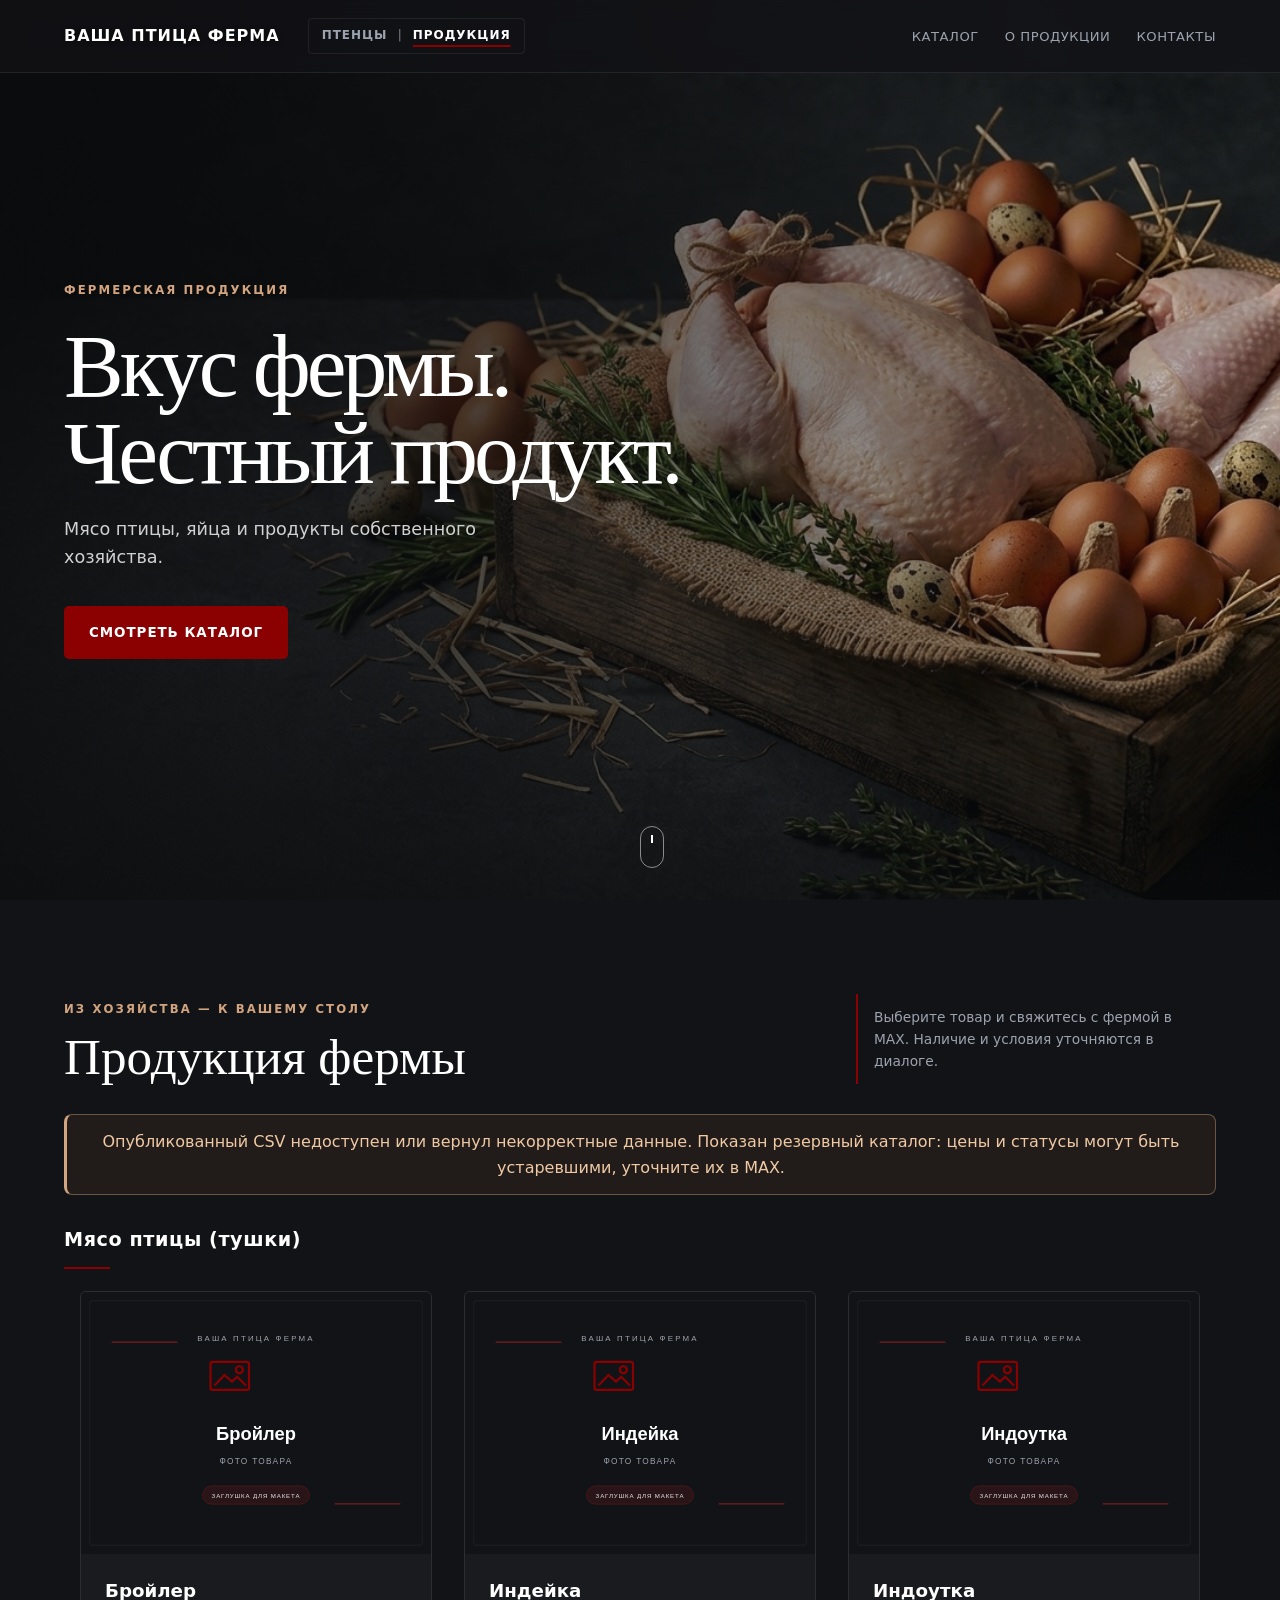
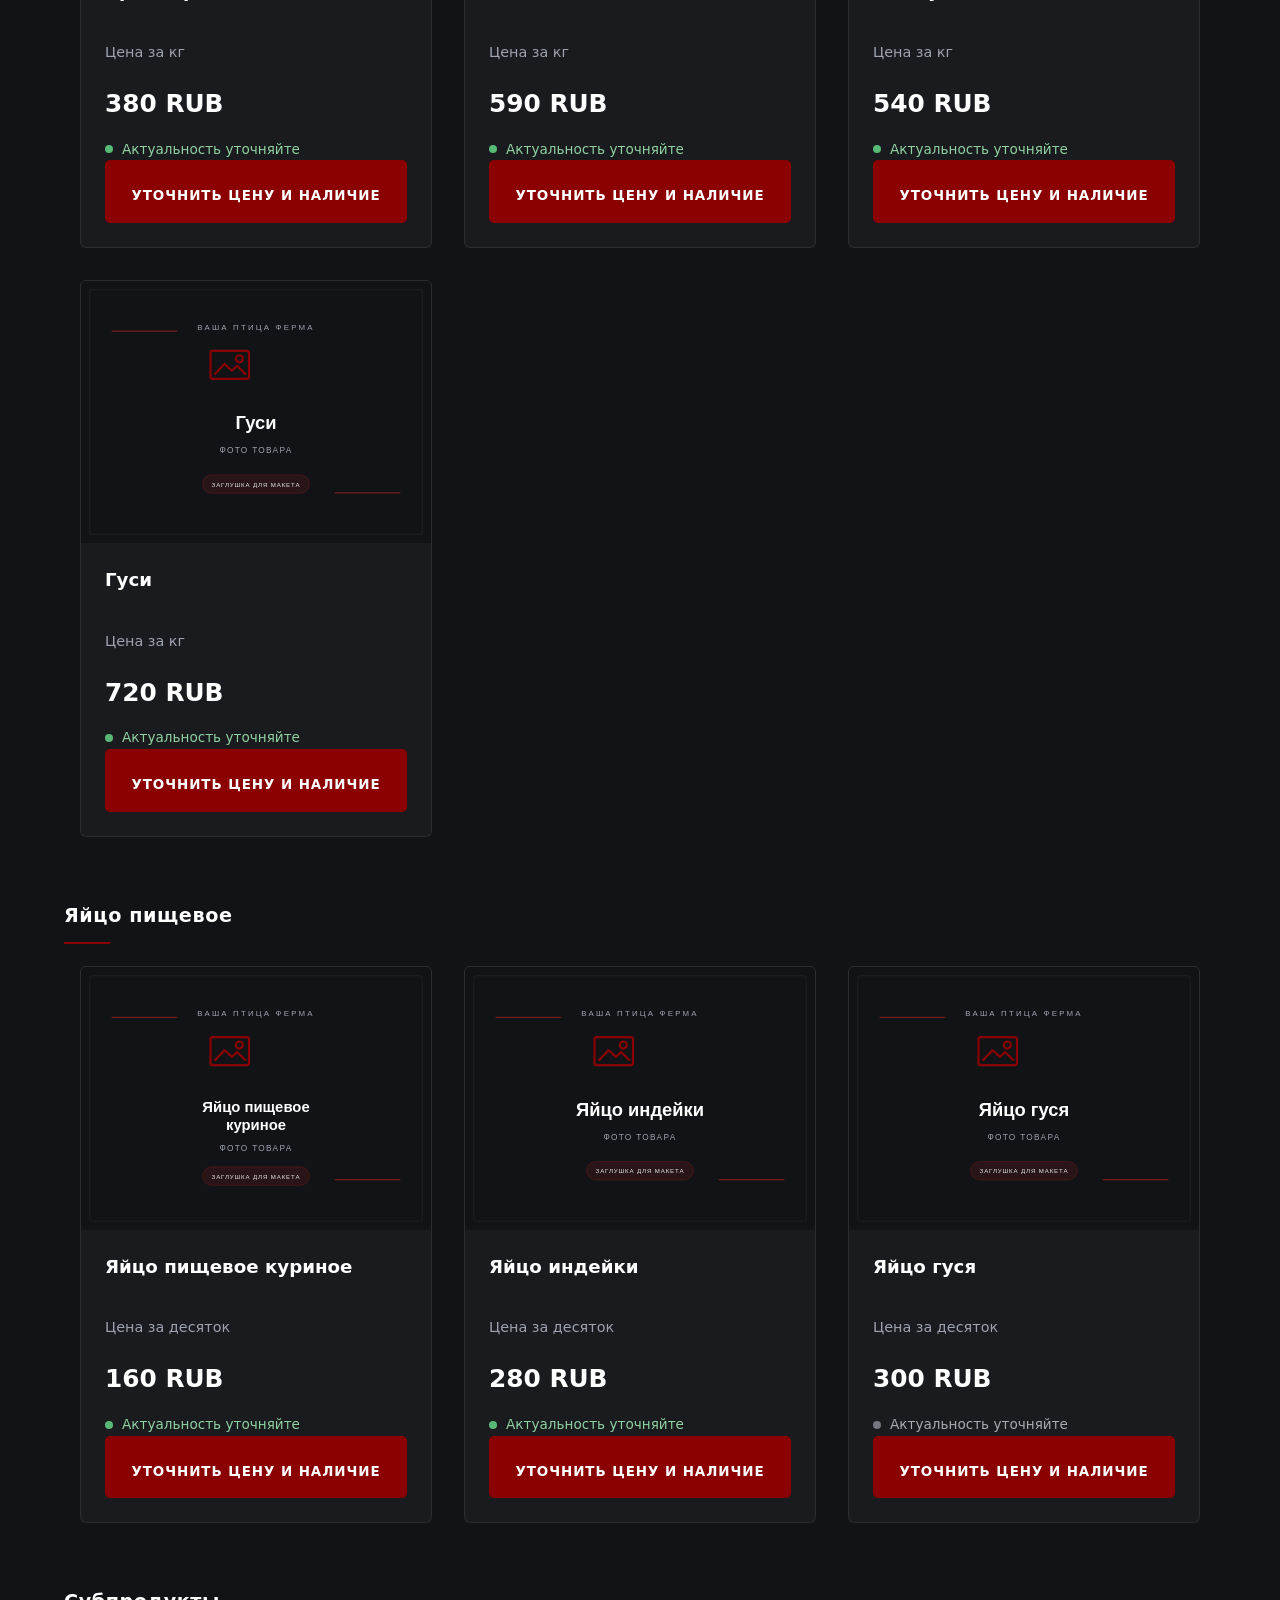
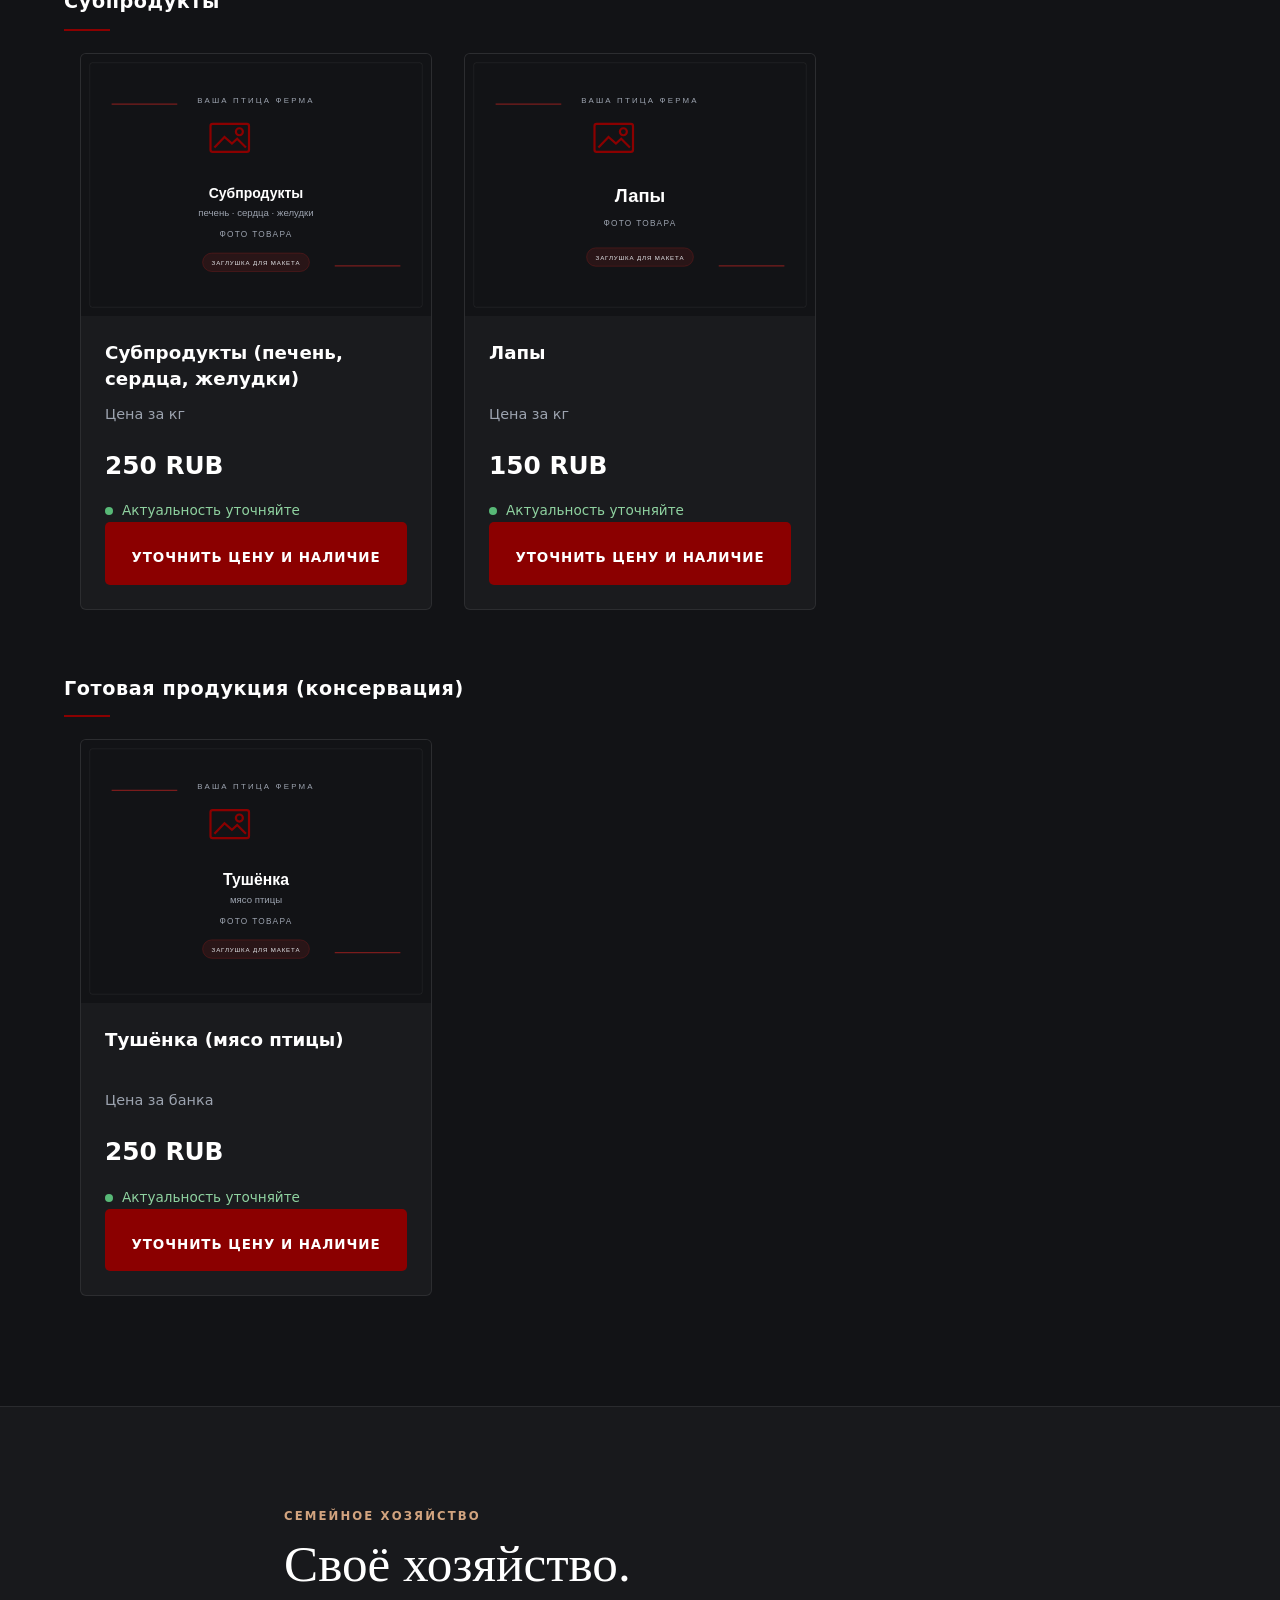
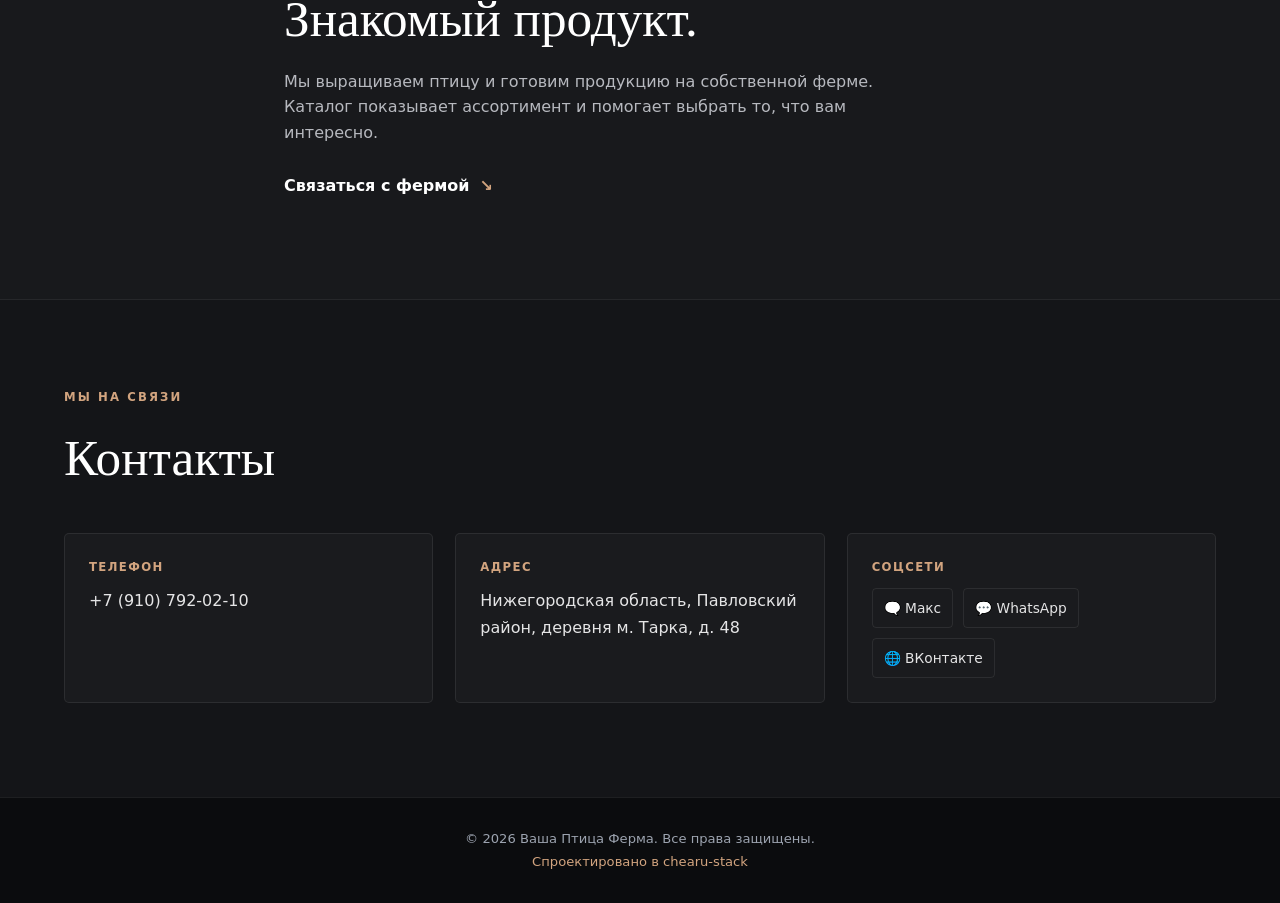
==== products.html @ 5e3850a2 "Add files via upload" ====
<!DOCTYPE html>
<html lang="ru">
<head>
    <meta charset="UTF-8">
    <meta name="viewport" content="width=device-width, initial-scale=1.0">
    <meta name="theme-color" content="#121316">
    <title>Продукция — Ваша Птица Ферма</title>
    <link rel="stylesheet" href="css/styles.css">
    <link rel="stylesheet" href="css/products.css">
    <link rel="icon" type="image/x-icon" href="favicon.ico">
</head>
<body class="theme-gastronomy">
    <header class="site-header products-header">
        <div class="container products-header-inner">
            <a href="#products-top" class="logo" aria-label="Ваша Птица Ферма — к началу страницы">
                <span class="logo-main">Ваша Птица Ферма</span>
            </a>
            <div class="direction-switch" aria-label="Выбор направления">
                <a class="direction-link" href="index.html">Птенцы</a>
                <span class="direction-divider" aria-hidden="true">|</span>
                <a class="direction-link is-active" href="products.html" aria-current="page">Продукция</a>
            </div>
            <button class="products-menu-toggle" type="button" aria-label="Открыть меню" aria-expanded="false" aria-controls="products-nav">
                <span></span><span></span><span></span>
            </button>
            <nav class="products-nav" id="products-nav" aria-label="Навигация по продукции">
                <a href="#catalog">Каталог</a>
                <a href="#about-products">О продукции</a>
                <a href="#products-contacts">Контакты</a>
            </nav>
        </div>
    </header>

    <main>
        <section class="products-hero" id="products-top" aria-labelledby="products-hero-title">
            <div class="products-hero-content container">
                <p class="eyebrow">Фермерская продукция</p>
                <h1 id="products-hero-title">Вкус фермы.<br>Честный продукт.</h1>
                <p class="products-hero-copy">Мясо птицы, яйца и продукты собственного хозяйства.</p>
                <a href="#catalog" class="products-button products-button-primary">Смотреть каталог</a>
            </div>
            <a href="#catalog" class="hero-scroll-cue" aria-label="Перейти к каталогу"><span></span></a>
        </section>

        <section class="products-catalog" id="catalog" aria-labelledby="catalog-title">
            <div class="container">
                <div class="catalog-heading">
                    <div>
                        <p class="eyebrow">Из хозяйства — к вашему столу</p>
                        <h2 id="catalog-title">Продукция фермы</h2>
                    </div>
                    <p class="catalog-demo-note">Выберите товар и свяжитесь с фермой в MAX. Наличие и условия уточняются в диалоге.</p>
                </div>
                <div id="catalog-status" class="catalog-status" role="status" aria-live="polite">Загружаем каталог…</div>
                <div id="products-sections" class="products-sections"></div>
            </div>
        </section>

        <section class="products-about" id="about-products">
            <div class="container products-about-inner">
                <p class="eyebrow">Семейное хозяйство</p>
                <h2>Своё хозяйство.<br>Знакомый продукт.</h2>
                <p>Мы выращиваем птицу и готовим продукцию на собственной ферме. Каталог показывает ассортимент и помогает выбрать то, что вам интересно.</p>
                <a class="text-link" href="#products-contacts">Связаться с фермой <span aria-hidden="true">↘</span></a>
            </div>
        </section>

        <section class="products-contacts" id="products-contacts">
            <div class="container">
                <p class="eyebrow">Мы на связи</p>
                <h2>Контакты</h2>
                <div class="products-contacts-grid">
                    <div class="products-contact-item">
                        <span class="products-contact-label">Телефон</span>
                        <a id="products-contact-phone" class="products-contact-link"></a>
                    </div>
                    <div class="products-contact-item">
                        <span class="products-contact-label">Адрес</span>
                        <span id="products-contact-address" class="products-contact-link"></span>
                    </div>
                    <div class="products-contact-item">
                        <span class="products-contact-label">Соцсети</span>
                        <ul id="products-contact-socials" class="products-social-list"></ul>
                    </div>
                </div>
            </div>
        </section>
    </main>

    <footer class="products-footer">
        <div class="container products-footer-inner">
            <div class="footer-copyright-container">
                <p>© 2026 Ваша Птица Ферма. Все права защищены.</p>
                <p class="author-signature">Спроектировано в chearu-stack</p>
            </div>
        </div>
    </footer>

    <dialog class="product-contact-dialog" id="product-contact-dialog" aria-labelledby="product-contact-title">
        <form method="dialog">
            <button class="product-contact-dialog-close" aria-label="Закрыть окно">×</button>
        </form>
        <p class="eyebrow">Связь с фермой</p>
        <h2 id="product-contact-title">Уточнить по товару</h2>
        <p class="product-contact-details" id="product-contact-details"></p>
        <p class="product-contact-message-label">Текст обращения</p>
        <p class="product-contact-message" id="product-contact-message" tabindex="0"></p>
        <div class="product-contact-actions">
            <button class="products-button products-button-secondary" type="button" id="product-contact-copy">Скопировать текст</button>
            <a class="products-button products-button-primary" id="product-contact-max" href="#" target="_blank" rel="noopener noreferrer">Открыть MAX</a>
        </div>
        <p class="product-contact-feedback" id="product-contact-feedback" role="status" aria-live="polite"></p>
    </dialog>

    <script src="js/config.js" defer></script>
    <script src="js/catalog-adapter.js" defer></script>
    <script src="js/products.js" defer></script>
</body>
</html>
---- css/styles.css ----
/* ============================================
   Ваша Птица Ферма — основные стили
   Адаптивная верстка от 320px (mobile-first)
   ============================================ */

/* ---------- Переменные ---------- */
:root {
    --color-primary: #2e7d32;
    --color-primary-dark: #1b5e20;
    --color-primary-light: #e8f5e9;
    --color-accent: #ff9800;
    --color-accent-dark: #e65100;
    --color-text: #333333;
    --color-text-light: #555555;
    --color-text-muted: #777777;
    --color-background: #f9f9f9;
    --color-surface: #ffffff;
    --color-border: #e0e0e0;
    --color-error: #d32f2f;
    --color-success: #388e3c;
    --shadow-sm: 0 1px 3px rgba(0,0,0,0.12), 0 1px 2px rgba(0,0,0,0.24);
    --shadow-md: 0 3px 6px rgba(0,0,0,0.16), 0 3px 6px rgba(0,0,0,0.23);
    --shadow-lg: 0 10px 20px rgba(0,0,0,0.19), 0 6px 6px rgba(0,0,0,0.23);
    --radius-sm: 4px;
    --radius-md: 8px;
    --radius-lg: 16px;
    --transition: all 0.3s ease;
    --font-family: system-ui, -apple-system, BlinkMacSystemFont, "Segoe UI", Roboto, "Helvetica Neue", Arial, sans-serif;
    --header-height: 64px;
}

/* ---------- Сброс и базовые стили ---------- */
*,
*::before,
*::after {
    box-sizing: border-box;
    margin: 0;
    padding: 0;
}

html {
    scroll-behavior: smooth;
    -webkit-text-size-adjust: 100%;
}

body {
    font-family: var(--font-family);
    font-size: 16px;
    line-height: 1.6;
    color: var(--color-text);
    background-color: var(--color-background);
    min-height: 100vh;
    display: flex;
    flex-direction: column;
}

main {
    flex: 1 0 auto;
}

img {
    max-width: 100%;
    height: auto;
    display: block;
}

ul,
ol {
    list-style: none;
}

a {
    color: var(--color-primary);
    text-decoration: none;
    transition: var(--transition);
}

a:hover {
    color: var(--color-primary-dark);
}

/* ---------- Контейнер ---------- */
.container {
    width: 100%;
    max-width: 1200px;
    margin: 0 auto;
    padding: 0 16px;
}

/* ---------- Кнопки (общие) ---------- */
.btn {
    display: inline-block;
    padding: 12px 24px;
    border: 2px solid transparent;
    border-radius: var(--radius-md);
    font-size: 1rem;
    font-weight: 600;
    text-align: center;
    cursor: pointer;
    transition: var(--transition);
    text-decoration: none;
    line-height: 1.2;
    background: none;
    font-family: inherit;
}

.btn:focus-visible {
    outline: 3px solid var(--color-accent);
    outline-offset: 2px;
}

.btn-primary {
    background-color: var(--color-primary);
    color: #fff;
    border-color: var(--color-primary);
}

.btn-primary:hover {
    background-color: var(--color-primary-dark);
    border-color: var(--color-primary-dark);
    color: #fff;
}

.btn-outline {
    background-color: transparent;
    color: var(--color-primary);
    border-color: var(--color-primary);
}

.btn-outline:hover {
    background-color: var(--color-primary-light);
    color: var(--color-primary-dark);
    border-color: var(--color-primary-dark);
}

.btn-submit {
    width: 100%;
    max-width: 300px;
    margin-top: 24px;
}

.btn-order {
    margin-top: 16px;
    width: 100%;
}

/* ---------- Шапка (Тонированное стекло, фиксированная) ---------- */
.site-header {
    background-color: rgba(0, 0, 0, 0.45); /* Темная полупрозрачная база */
    backdrop-filter: blur(12px); /* Эффект стекла */
    -webkit-backdrop-filter: blur(12px);
    position: fixed; /* Шапка всегда на экране */
    top: 0;
    left: 0;
    width: 100%;
    z-index: 1000;
    height: auto;
    min-height: var(--header-height);
}

.header-inner {
    display: flex;
    align-items: center;
    justify-content: space-between;
    height: var(--header-height);
}

.logo {
    font-size: 1.5rem;
    font-weight: 700;
    color: #ffffff;
    letter-spacing: 1px;
    text-transform: uppercase;
    text-shadow: 0 1px 4px rgba(0, 0, 0, 0.6);
}

.logo-main {
    white-space: nowrap;
}

/* Навигация */
.main-nav {
    display: flex;
    align-items: center;
}

.nav-toggle {
    display: inline-flex;
    flex-direction: column;
    justify-content: center;
    align-items: center;
    width: 40px;
    height: 40px;
    background: transparent;
    border: none;
    cursor: pointer;
    padding: 8px;
    border-radius: var(--radius-sm);
    transition: var(--transition);
}

.nav-toggle:hover {
    background-color: rgba(255, 255, 255, 0.15);
}

.nav-toggle span {
    display: block;
    width: 24px;
    height: 2px;
    background-color: #ffffff;
    margin: 2px 0;
    transition: var(--transition);
    transform-origin: center;
}

.nav-list {
    display: none;
    position: absolute;
    top: var(--header-height);
    left: 0;
    right: 0;
    background-color: rgba(0, 0, 0, 0.85); 
    backdrop-filter: blur(10px);
    box-shadow: var(--shadow-md);
    padding: 16px;
    flex-direction: column;
    gap: 8px;
}

.nav-list.nav-open {
    display: flex;
}

.nav-link {
    display: block;
    padding: 12px 16px;
    font-size: 0.95rem;
    font-weight: 600;
    color: #ffffff;
    border-radius: var(--radius-sm);
    text-transform: uppercase;
    letter-spacing: 0.5px;
    text-shadow: 0 1px 4px rgba(0, 0, 0, 0.6);
}

.nav-link:hover {
    background-color: rgba(255, 255, 255, 0.1);
    color: #ffffff;
}

/* Анимация бургера при открытом меню */
.nav-open ~ .nav-toggle span:nth-child(1) {
    transform: translateY(6px) rotate(45deg);
}
.nav-open ~ .nav-toggle span:nth-child(2) {
    opacity: 0;
}
.nav-open ~ .nav-toggle span:nth-child(3) {
    transform: translateY(-6px) rotate(-45deg);
}

/* ---------- Главный экран (Cinematic Hero с фото 100vh) ---------- */
.hero {
    background: linear-gradient(to bottom, rgba(0, 0, 0, 0.3) 0%, rgba(0, 0, 0, 0.75) 100%),
                url('../assets/images/hero-bg.jpg') center center / cover no-repeat;
    padding: 80px 0 0 0; 
    min-height: 100vh; /* Ровно на весь экран */
    display: flex;
    flex-direction: column;
    justify-content: center;
    text-align: center;
}

.hero-title {
    font-size: 2.5rem;
    font-weight: 800;
    color: #ffffff;
    margin-bottom: 16px;
    line-height: 1.2;
    text-shadow: 0 4px 12px rgba(0, 0, 0, 0.6);
}

.hero-subtitle {
    font-size: 1.125rem;
    color: rgba(255, 255, 255, 0.95);
    max-width: 600px;
    margin: 0 auto 32px;
    text-shadow: 0 2px 8px rgba(0, 0, 0, 0.6);
}

.hero-actions {
    display: flex;
    flex-direction: column;
    gap: 12px;
    align-items: center;
    justify-content: center;
}

/* Кнопки ТОЛЬКО для главного экрана */
.hero-actions .btn-primary {
    background-color: #27ae60;
    border-color: #27ae60;
    color: #ffffff;
    box-shadow: 0 6px 20px rgba(39, 174, 96, 0.4);
    text-transform: uppercase;
    letter-spacing: 1px;
    font-size: 0.9rem;
}

.hero-actions .btn-primary:hover {
    background-color: #219653;
    border-color: #219653;
    transform: translateY(-2px);
    box-shadow: 0 8px 25px rgba(39, 174, 96, 0.6);
    color: #ffffff;
}

.hero-actions .btn-outline {
    background-color: transparent;
    color: #ffffff;
    border-color: #ffffff;
    text-transform: uppercase;
    letter-spacing: 1px;
    font-size: 0.9rem;
}

.hero-actions .btn-outline:hover {
    background-color: #ffffff;
    color: #333333;
    border-color: #ffffff;
    transform: translateY(-2px);
}

/* ---------- Секции ---------- */
.section {
    padding: 48px 0;
}

.section-title {
    font-size: 1.75rem;
    font-weight: 700;
    color: var(--color-primary-dark);
    text-align: center;
    margin-bottom: 32px;
    position: relative;
    padding-bottom: 8px;
}

.section-title::after {
    content: '';
    position: absolute;
    bottom: 0;
    left: 50%;
    transform: translateX(-50%);
    width: 60px;
    height: 3px;
    background-color: var(--color-accent);
    border-radius: 2px;
}

.section-subtitle {
    text-align: center;
    color: var(--color-text-muted);
    max-width: 500px;
    margin: -16px auto 32px;
}

/* ---------- Контентные блоки (about, delivery, guarantees) ---------- */
.about-content,
.delivery-content,
.guarantees-content {
    max-width: 800px;
    margin: 0 auto;
    font-size: 1.0625rem;
    color: var(--color-text-light);
}

.about-content p,
.delivery-content p,
.guarantees-content p {
    margin-bottom: 16px;
}

/* ---------- Каталог ---------- */
.catalog {
    background-color: var(--color-surface);
}

.catalog-status {
    text-align: center;
    padding: 16px;
    margin-bottom: 24px;
    border-radius: var(--radius-md);
    min-height: 48px;
    font-size: 1rem;
}

.catalog-status.loading {
    color: var(--color-primary);
    background-color: var(--color-primary-light);
}

.catalog-status.empty {
    color: var(--color-text-muted);
    background-color: #f0f0f0;
}

.catalog-status.error {
    color: var(--color-error);
    background-color: #ffebee;
    padding: 24px;
}

.catalog-status.error p {
    margin-bottom: 16px;
}

.catalog-grid {
    display: grid;
    grid-template-columns: 1fr;
    gap: 24px;
}

.breed-card {
    background-color: var(--color-surface);
    border: 1px solid var(--color-border);
    border-radius: var(--radius-lg);
    overflow: hidden;
    box-shadow: var(--shadow-sm);
    transition: var(--transition);
    display: flex;
    flex-direction: column;
}

.breed-card:hover {
    box-shadow: var(--shadow-md);
    transform: translateY(-4px);
}

.breed-image-wrapper {
    width: 100%;
    aspect-ratio: 16 / 9;
    overflow: hidden;
    background-color: #f0f0f0;
}

.breed-image {
    width: 100%;
    height: 100%;
    object-fit: cover;
    transition: transform 0.3s ease;
}

.breed-card:hover .breed-image {
    transform: scale(1.05);
}

.breed-info {
    padding: 20px;
    display: flex;
    flex-direction: column;
    flex: 1;
}

.breed-name {
    font-size: 1.25rem;
    font-weight: 700;
    color: var(--color-primary-dark);
    margin-bottom: 8px;
}

.breed-price {
    font-size: 1.5rem;
    font-weight: 700;
    color: var(--color-accent-dark);
    margin-bottom: 12px;
}

.currency {
    font-size: 0.875rem;
    font-weight: 400;
    color: var(--color-text-muted);
}

.breed-description {
    color: var(--color-text-light);
    margin-bottom: 16px;
    flex: 1;
}

/* ---------- Форма заявки ---------- */
.application {
    background-color: var(--color-background);
}

.application-form {
    max-width: 800px;
    margin: 0 auto;
    padding: 32px;
    background-color: var(--color-surface);
    border-radius: var(--radius-lg);
    box-shadow: var(--shadow-md);
}

.form-row {
    display: flex;
    flex-direction: column;
    gap: 20px;
    margin-bottom: 20px;
}

.form-group {
    flex: 1;
}

.form-group label {
    display: block;
    margin-bottom: 8px;
    font-weight: 600;
    color: var(--color-text);
}

.form-group input,
.form-group select {
    width: 100%;
    padding: 12px 16px;
    font-size: 1rem;
    font-family: inherit;
    border: 1px solid var(--color-border);
    border-radius: var(--radius-sm);
    background-color: var(--color-surface);
    transition: var(--transition);
    color: var(--color-text);
}

.form-group input::placeholder {
    color: #aaa;
}

.form-group input:focus,
.form-group select:focus {
    outline: none;
    border-color: var(--color-primary);
    box-shadow: 0 0 0 3px rgba(46, 125, 50, 0.2);
}

.error-message {
    display: none;
    color: var(--color-error);
    font-size: 0.875rem;
    margin-top: 6px;
}

.error-message.visible {
    display: block;
}

.form-feedback {
    min-height: 24px;
    margin: 16px 0;
    text-align: center;
    font-weight: 500;
    display: none;
}

.form-feedback.error {
    display: block;
    color: var(--color-error);
}

.form-feedback.success {
    display: block;
    color: var(--color-success);
}

/* ---------- Контакты ---------- */
.contacts {
    background-color: var(--color-surface);
}

.contacts-grid {
    display: grid;
    grid-template-columns: 1fr;
    gap: 24px;
    max-width: 800px;
    margin: 0 auto;
}

.contact-item {
    background-color: var(--color-background);
    padding: 20px;
    border-radius: var(--radius-md);
    border: 1px solid var(--color-border);
}

.contact-label {
    display: block;
    font-weight: 700;
    color: var(--color-primary-dark);
    margin-bottom: 4px;
}

.contact-link {
    color: var(--color-primary);
}

.social-list {
    display: flex;
    flex-wrap: wrap;
    gap: 12px;
    margin-top: 8px;
}

.social-item {
}

.social-link {
    display: inline-flex;
    align-items: center;
    gap: 4px;
    padding: 8px 16px;
    background-color: var(--color-surface);
    border: 1px solid var(--color-border);
    border-radius: var(--radius-sm);
    color: var(--color-text);
    font-weight: 500;
    font-size: 0.95rem;
    transition: var(--transition);
}

.social-link:hover {
    background-color: var(--color-primary-light);
    color: var(--color-primary-dark);
    border-color: var(--color-primary);
}

/* ---------- Футер ---------- */
.site-footer {
    background-color: var(--color-primary-dark);
    color: rgba(255,255,255,0.9);
    padding: 24px 0;
    flex-shrink: 0;
}

.footer-inner {
    display: flex;
    flex-direction: column;
    align-items: center;
    gap: 12px;
    text-align: center;
}

.footer-copyright-container {
    width: 100%;
    text-align: center;
}

.footer-copyright {
    font-size: 0.9rem;
}

.footer-contacts {
    display: flex;
    flex-direction: column;
    gap: 4px;
    font-size: 0.9rem;
}

.footer-link {
    color: #fff;
    font-weight: 500;
}

.footer-link:hover {
    color: var(--color-accent);
}

/* ============================================
   Адаптивные стили
   ============================================ */

/* Маленькие мобильные */
@media (max-width: 480px) {
    :root {
        --header-height: 56px;
    }
    .hero-title {
        font-size: 1.75rem;
    }
    .section-title {
        font-size: 1.5rem;
    }
    .application-form {
        padding: 20px;
    }
    .btn {
        padding: 10px 20px;
        font-size: 0.95rem;
    }
    .hero-actions .btn {
        width: 100%;
        max-width: 100%;
    }
}

/* Планшеты (≥ 600px) */
@media (min-width: 600px) {
    .container {
        padding: 0 24px;
    }
    .hero-actions {
        flex-direction: row;
        justify-content: center;
    }
    .form-row {
        flex-direction: row;
    }
    .catalog-grid {
        grid-template-columns: repeat(2, 1fr);
    }
    .contacts-grid {
        grid-template-columns: repeat(3, 1fr);
    }
    .footer-inner {
        flex-direction: row;
        justify-content: space-between;
        text-align: left;
    }
    .footer-contacts {
        flex-direction: row;
        gap: 16px;
    }
}

/* Десктопы (≥ 900px) */
@media (min-width: 900px) {
    .section {
        padding: 72px 0;
    }
    .hero-title {
        font-size: 3rem;
    }
    .catalog-grid {
        grid-template-columns: repeat(3, 1fr);
    }
    .nav-toggle {
        display: none;
    }
    .nav-list {
        display: flex;
        position: static;
        flex-direction: row;
        gap: 0;
        box-shadow: none;
        padding: 0;
        background: transparent; 
    }
    .nav-link {
        padding: 8px 16px;
        font-size: 0.95rem;
    }
    .header-inner {
        height: var(--header-height);
    }
}

/* Большие экраны (≥ 1200px) */
@media (min-width: 1200px) {
    .catalog-grid {
        grid-template-columns: repeat(4, 1fr);
    }
}

.consent-group {
    margin-top: 4px;
}

.consent-label {
    display: flex !important;
    align-items: flex-start;
    gap: 10px;
    margin-bottom: 0 !important;
    font-weight: 400 !important;
}

.consent-label input {
    width: auto;
    flex: 0 0 auto;
    margin-top: 5px;
}

.privacy-policy-link {
    text-decoration: underline;
}

.btn-submit:disabled {
    opacity: 0.55;
    cursor: not-allowed;
}

.modal-overlay[hidden] {
    display: none;
}

.modal-overlay {
    position: fixed;
    inset: 0;
    z-index: 1000;
    display: flex;
    align-items: center;
    justify-content: center;
    padding: 20px;
    background: rgba(0, 0, 0, 0.55);
}

.modal {
    width: min(760px, 100%);
    max-height: min(85vh, 900px);
    overflow: hidden;
    background: var(--color-surface);
    border-radius: var(--radius-lg);
    box-shadow: var(--shadow-lg);
}

.modal-header {
    display: flex;
    align-items: center;
    justify-content: space-between;
    gap: 16px;
    padding: 20px 24px;
    border-bottom: 1px solid var(--color-border);
}

.modal-title {
    color: var(--color-primary-dark);
    font-size: 1.35rem;
}

.modal-close {
    border: 0;
    background: transparent;
    color: var(--color-text-muted);
    font-size: 1.8rem;
    line-height: 1;
    cursor: pointer;
}

.modal-close:hover {
    color: var(--color-primary-dark);
}

.modal-body {
    max-height: calc(min(85vh, 900px) - 80px);
    overflow-y: auto;
    padding: 24px;
}

.policy-content p {
    margin-bottom: 14px;
}

.policy-content h3 {
    margin: 22px 0 8px;
    color: var(--color-primary-dark);
    font-size: 1.05rem;
}

.stock-badge {
    display: inline-block;
    padding: 4px 12px;
    border-radius: 12px;
    font-size: 0.8rem;
    font-weight: 600;
    line-height: 1.4;
    margin-bottom: 8px;
    white-space: nowrap;
}

.stock-badge.many {
    background-color: #2e7d32;
    color: #ffffff;
}

.stock-badge.available {
    background-color: #a5d6a7;
    color: #1b5e20;
}

.stock-badge.few {
    background-color: #ffb74d;
    color: #5d4037;
}

.stock-badge.expected {
    background-color: #90caf9;
    color: #0d47a1;
}

.stock-badge.none {
    background-color: #ef9a9a;
    color: #b71c1c;
}
---- css/products.css ----
:root {
    --gastronomy-bg: #121316;
    --gastronomy-surface: #1a1b1e;
    --gastronomy-border: rgba(255, 255, 255, 0.08);
    --gastronomy-text: #ffffff;
    --gastronomy-muted: #9ca3af;
    --gastronomy-accent: #8b0000;
    --gastronomy-accent-hover: #a31322;
}

body.theme-gastronomy {
    color: var(--gastronomy-text);
    background: var(--gastronomy-bg);
    font-family: system-ui, -apple-system, BlinkMacSystemFont, "Segoe UI", sans-serif;
}

body.theme-gastronomy a { color: inherit; }

.products-header {
    background: rgba(18, 19, 22, 0.78);
    border-bottom: 1px solid var(--gastronomy-border);
}

.products-header-inner {
    min-height: 72px;
    height: auto;
    display: flex;
    align-items: center;
    gap: 28px;
}

.products-header .logo { font-size: 1rem; }

.direction-switch {
    display: flex;
    align-items: center;
    gap: 10px;
    padding: 7px 13px;
    border: 1px solid var(--gastronomy-border);
    border-radius: 4px;
    white-space: nowrap;
    text-transform: uppercase;
    letter-spacing: 0.08em;
    font-size: 0.75rem;
    font-weight: 700;
}

.direction-link { color: var(--gastronomy-muted) !important; }
.direction-link:hover, .direction-link.is-active { color: var(--gastronomy-text) !important; }
.direction-link.is-active { text-decoration: underline; text-decoration-color: var(--gastronomy-accent); text-decoration-thickness: 2px; text-underline-offset: 6px; }
.direction-divider { color: #666; }

.products-nav {
    margin-left: auto;
    display: flex;
    align-items: center;
    gap: 26px;
}

.products-nav a {
    color: var(--gastronomy-muted) !important;
    font-size: 0.82rem;
    letter-spacing: 0.04em;
    text-transform: uppercase;
}

.products-nav a:hover { color: var(--gastronomy-text) !important; }

.products-menu-toggle {
    display: none;
    width: 44px;
    height: 44px;
    border: 1px solid var(--gastronomy-border);
    border-radius: 4px;
    background: transparent;
    color: var(--gastronomy-text);
}

.products-menu-toggle span { display: block; width: 19px; height: 1px; margin: 5px auto; background: currentColor; }

.products-hero {
    min-height: 100vh;
    min-height: 100dvh;
    padding: 140px 0 100px;
    display: flex;
    align-items: center;
    position: relative;
    background-image: linear-gradient(90deg, rgba(11, 12, 14, 0.92) 0%, rgba(11, 12, 14, 0.74) 35%, rgba(11, 12, 14, 0.12) 100%), linear-gradient(0deg, rgba(11, 12, 14, 0.55), transparent 35%), url("../assets/images/products-hero.jpg");
    background-position: center, center, center 54%;
    background-size: cover;
    background-repeat: no-repeat;
}

.products-hero-content { position: relative; z-index: 1; }
.eyebrow { color: #d2a47f; font-size: 0.73rem; font-weight: 700; letter-spacing: 0.18em; text-transform: uppercase; }
.products-hero h1 { max-width: 680px; margin: 22px 0 18px; font-family: Georgia, "Times New Roman", serif; font-size: clamp(3.2rem, 7vw, 6.2rem); font-weight: 500; line-height: 0.98; letter-spacing: -0.045em; }
.products-hero-copy { max-width: 460px; margin-bottom: 34px; color: #d1d1d2; font-size: 1.1rem; }

.products-button {
    min-height: 50px;
    padding: 15px 24px;
    display: inline-flex;
    justify-content: center;
    align-items: center;
    border: 1px solid transparent;
    border-radius: 5px;
    font: inherit;
    font-size: 0.84rem;
    font-weight: 700;
    letter-spacing: 0.07em;
    text-transform: uppercase;
    cursor: pointer;
    transition: background-color 160ms ease, border-color 160ms ease, transform 160ms ease;
}

.products-button-primary { color: #fff !important; background: var(--gastronomy-accent); }
.products-button-secondary { border-color: rgba(255,255,255,.2); background: transparent; color: #fff !important; }
.products-button-secondary:hover { border-color: #d2a47f; background: rgba(255,255,255,.05); }
.products-button-primary:hover { background: var(--gastronomy-accent-hover); transform: translateY(-1px); }
.products-button:focus-visible, .products-nav a:focus-visible, .direction-link:focus-visible { outline: 2px solid #d2a47f; outline-offset: 4px; }
.hero-scroll-cue { position: absolute; bottom: 32px; left: 50%; width: 24px; height: 42px; border: 1px solid rgba(255,255,255,.5); border-radius: 20px; }
.hero-scroll-cue span { position: absolute; top: 8px; left: 10px; width: 2px; height: 8px; background: white; animation: scroll-cue 1.4s ease-in-out infinite; }
@keyframes scroll-cue { 0% { transform: translateY(0); opacity: 1; } 80%, 100% { transform: translateY(13px); opacity: 0; } }

.products-catalog { padding: 94px 0 110px; background: var(--gastronomy-bg); scroll-margin-top: 82px; }
.catalog-heading { display: flex; justify-content: space-between; align-items: end; gap: 28px; margin-bottom: 30px; }
.catalog-heading h2, .products-about h2 { margin-top: 10px; font-family: Georgia, "Times New Roman", serif; font-size: clamp(2.3rem, 4vw, 3.7rem); font-weight: 500; line-height: 1.08; }
.catalog-demo-note { max-width: 360px; padding: 12px 16px; border-left: 2px solid var(--gastronomy-accent); color: var(--gastronomy-muted); font-size: 0.86rem; }
.catalog-status { min-height: 24px; margin: 16px 0; color: var(--gastronomy-muted); }
.catalog-status:empty { display: none; }
.catalog-status.is-error { color: #ff9c9c; }
.catalog-status.is-fallback { margin: 18px 0; padding: 14px 18px; border: 1px solid rgba(210, 164, 127, .42); border-left: 3px solid #d2a47f; background: #211c19; color: #f0c9a5; }
.catalog-retry { margin-left: 12px; padding: 7px 12px; border: 1px solid var(--gastronomy-border); border-radius: 4px; background: transparent; color: white; cursor: pointer; }
.products-category { margin-top: 64px; }
.products-category:first-child { margin-top: 30px; }
.products-category h3 { margin-bottom: 22px; font-size: 1.2rem; font-weight: 600; letter-spacing: 0.03em; }
.products-category h3::after { content: ""; display: block; width: 46px; height: 2px; margin-top: 11px; background: var(--gastronomy-accent); }
.products-grid { display: grid; grid-template-columns: repeat(auto-fill, minmax(280px, 1fr)); gap: 2rem; max-width: 1200px; margin: 0 auto; padding: 0 1rem; }
.product-card { min-width: 0; display: flex; flex-direction: column; overflow: hidden; border: 1px solid var(--gastronomy-border); border-radius: 6px; background: var(--gastronomy-surface); }
.product-card-media { position: relative; aspect-ratio: 4 / 3; overflow: hidden; background: #202125; }
.product-card-media img { width: 100%; height: 100%; object-fit: cover; transition: transform 300ms ease; }
.product-card:hover .product-card-media img { transform: scale(1.025); }
.product-card-media-fallback { position: absolute; inset: 0; display: grid; place-items: center; padding: 20px; color: var(--gastronomy-muted); text-align: center; }
.product-card-body { flex: 1; display: flex; flex-direction: column; padding: 24px; }
.product-card h4 { min-height: 3.2em; font-size: 1.14rem; font-weight: 600; line-height: 1.4; }
.product-unit { margin-top: 4px; color: var(--gastronomy-muted); font-size: 0.9rem; }
.product-price { margin: 20px 0 15px; font-size: 1.55rem; font-weight: 700; }
.product-price small { color: var(--gastronomy-muted); font-size: 0.85rem; font-weight: 400; }
.product-stock { display: flex; align-items: center; gap: 9px; color: #8fd2a0; font-size: 0.85rem; }
.product-stock::before { content: ""; width: 8px; height: 8px; border-radius: 50%; background: #58b977; }
.product-stock.is-unavailable { color: #a8abb2; }
.product-stock.is-unavailable::before { background: #747780; }
.product-stock.product-status-on_order { color: #e8c98e; }
.product-stock.product-status-on_order::before { background: #d6a84f; }
.product-stock.product-status-seasonal { color: #a9c9dc; }
.product-stock.product-status-seasonal::before { background: #75a9c5; }
.product-card-action { width: 100%; margin-top: auto; padding-top: 24px; }
.product-card-action:disabled { border-color: #4b4c50; background: #3a3b3f; color: #b7b7bb !important; cursor: not-allowed; transform: none; }

.products-about { padding: 100px 0; background: #18191c; border-top: 1px solid var(--gastronomy-border); }
.products-about-inner { max-width: 760px; }
.products-about p:not(.eyebrow) { max-width: 610px; margin-top: 22px; color: #b7b9bf; }
.text-link { display: inline-flex; gap: 10px; margin-top: 28px; color: #fff !important; font-weight: 600; }
.text-link span { color: #d2a47f; }
.products-contacts { padding: 88px 0 94px; border-top: 1px solid var(--gastronomy-border); background: #141518; scroll-margin-top: 82px; }
.products-contacts h2 { margin: 10px 0 34px; font-family: Georgia, "Times New Roman", serif; font-size: clamp(2.3rem, 4vw, 3.7rem); font-weight: 500; }
.products-contacts-grid { display: grid; grid-template-columns: repeat(3, minmax(0, 1fr)); gap: 22px; }
.products-contact-item { min-width: 0; padding: 24px; border: 1px solid var(--gastronomy-border); border-radius: 5px; background: var(--gastronomy-surface); }
.products-contact-label { display: block; margin-bottom: 12px; color: #d2a47f; font-size: .73rem; font-weight: 700; letter-spacing: .12em; text-transform: uppercase; }
.products-contact-link { color: #e5e5e6 !important; line-height: 1.65; overflow-wrap: anywhere; }
.products-social-list { display: flex; flex-wrap: wrap; gap: 10px; margin: 0; padding: 0; list-style: none; }
.products-social-list a { display: inline-flex; padding: 8px 11px; border: 1px solid var(--gastronomy-border); border-radius: 4px; color: #e5e5e6 !important; font-size: .86rem; }
.products-social-list a:hover { border-color: #d2a47f; }
.products-footer { padding: 30px 0; border-top: 1px solid var(--gastronomy-border); background: #0b0c0e; }
.products-footer-inner { display: flex; flex-direction: column; align-items: center; justify-content: center; gap: 12px; color: var(--gastronomy-muted); font-size: 0.82rem; text-align: center; }
.products-footer p { margin: 0; }
.products-footer .footer-copyright-container { width: 100%; text-align: center; line-height: 1.7; }
.products-footer .author-signature { color: #d2a47f; }
.footer-brand { color: #fff !important; font-weight: 700; }

.product-contact-dialog { width: min(92vw, 480px); margin: auto; padding: 34px; border: 1px solid rgba(255,255,255,.14); border-radius: 7px; background: #1a1b1e; color: white; box-shadow: 0 24px 80px rgba(0,0,0,.55); }
.product-contact-dialog::backdrop { background: rgba(0,0,0,.72); backdrop-filter: blur(4px); }
.product-contact-dialog form { position: absolute; top: 12px; right: 12px; }
.product-contact-dialog-close { width: 36px; height: 36px; border: 0; background: transparent; color: white; font-size: 1.8rem; cursor: pointer; }
.product-contact-dialog h2 { margin: 10px 0; font-family: Georgia, "Times New Roman", serif; font-size: 2rem; font-weight: 500; }
.product-contact-dialog p:not(.eyebrow) { margin: 12px 0 18px; color: #c1c2c6; }
.product-contact-dialog .product-contact-message-label { margin-bottom: 6px !important; color: #d2a47f !important; font-size: .76rem; font-weight: 700; letter-spacing: .12em; text-transform: uppercase; }
.product-contact-dialog .product-contact-message { padding: 14px; border: 1px solid var(--gastronomy-border); border-radius: 4px; background: #121316; color: #eee; line-height: 1.6; user-select: text; }
.product-contact-actions { display: grid; grid-template-columns: 1fr 1fr; gap: 10px; margin-top: 22px; }
.product-contact-actions .products-button { width: 100%; min-height: 48px; padding: 10px; font-size: .72rem; text-align: center; }
.product-contact-feedback { min-height: 1.5em; margin-bottom: 0 !important; color: #d2a47f !important; font-size: .82rem; }

@media (max-width: 900px) {
    .products-header-inner { gap: 14px; }
    .products-header .logo { font-size: .86rem; }
    .products-nav { gap: 16px; }
    .products-nav a { font-size: .74rem; }
}

@media (max-width: 700px) {
    .products-header-inner { min-height: 64px; flex-wrap: wrap; gap: 10px; padding-top: 8px; padding-bottom: 8px; }
    .products-header .logo { margin-right: auto; font-size: .82rem; }
    .direction-switch { order: 3; width: 100%; justify-content: center; padding: 7px; }
    .products-menu-toggle { display: block; order: 2; }
    .products-nav { display: none; order: 4; width: 100%; margin: 0; padding: 10px 0 4px; flex-direction: column; align-items: stretch; gap: 0; }
    .products-nav.is-open { display: flex; }
    .products-nav a { padding: 12px 8px; border-top: 1px solid var(--gastronomy-border); font-size: .82rem; }
    .products-hero { padding-top: 190px; padding-bottom: 95px; background-image: linear-gradient(90deg, rgba(11, 12, 14, 0.87), rgba(11, 12, 14, 0.38)), linear-gradient(0deg, rgba(11, 12, 14, 0.65), transparent 60%), url("../assets/images/products-hero.jpg"); background-position: center, center, 62% center; }
    .products-hero h1 { font-size: clamp(3.1rem, 13vw, 5rem); }
    .catalog-heading { align-items: flex-start; flex-direction: column; }
    .catalog-demo-note { max-width: 100%; }
    .products-catalog { padding: 74px 0; }
    .products-grid { grid-template-columns: repeat(auto-fill, minmax(min(100%, 280px), 1fr)); gap: 18px; padding: 0; }
    .product-card-body { padding: 19px; }
    .products-about { padding: 76px 0; }
    .products-contacts { padding: 70px 0; }
    .products-contacts-grid { grid-template-columns: 1fr; gap: 12px; }
}

@media (prefers-reduced-motion: reduce) {
    *, *::before, *::after { scroll-behavior: auto !important; animation-duration: .01ms !important; transition-duration: .01ms !important; }
}
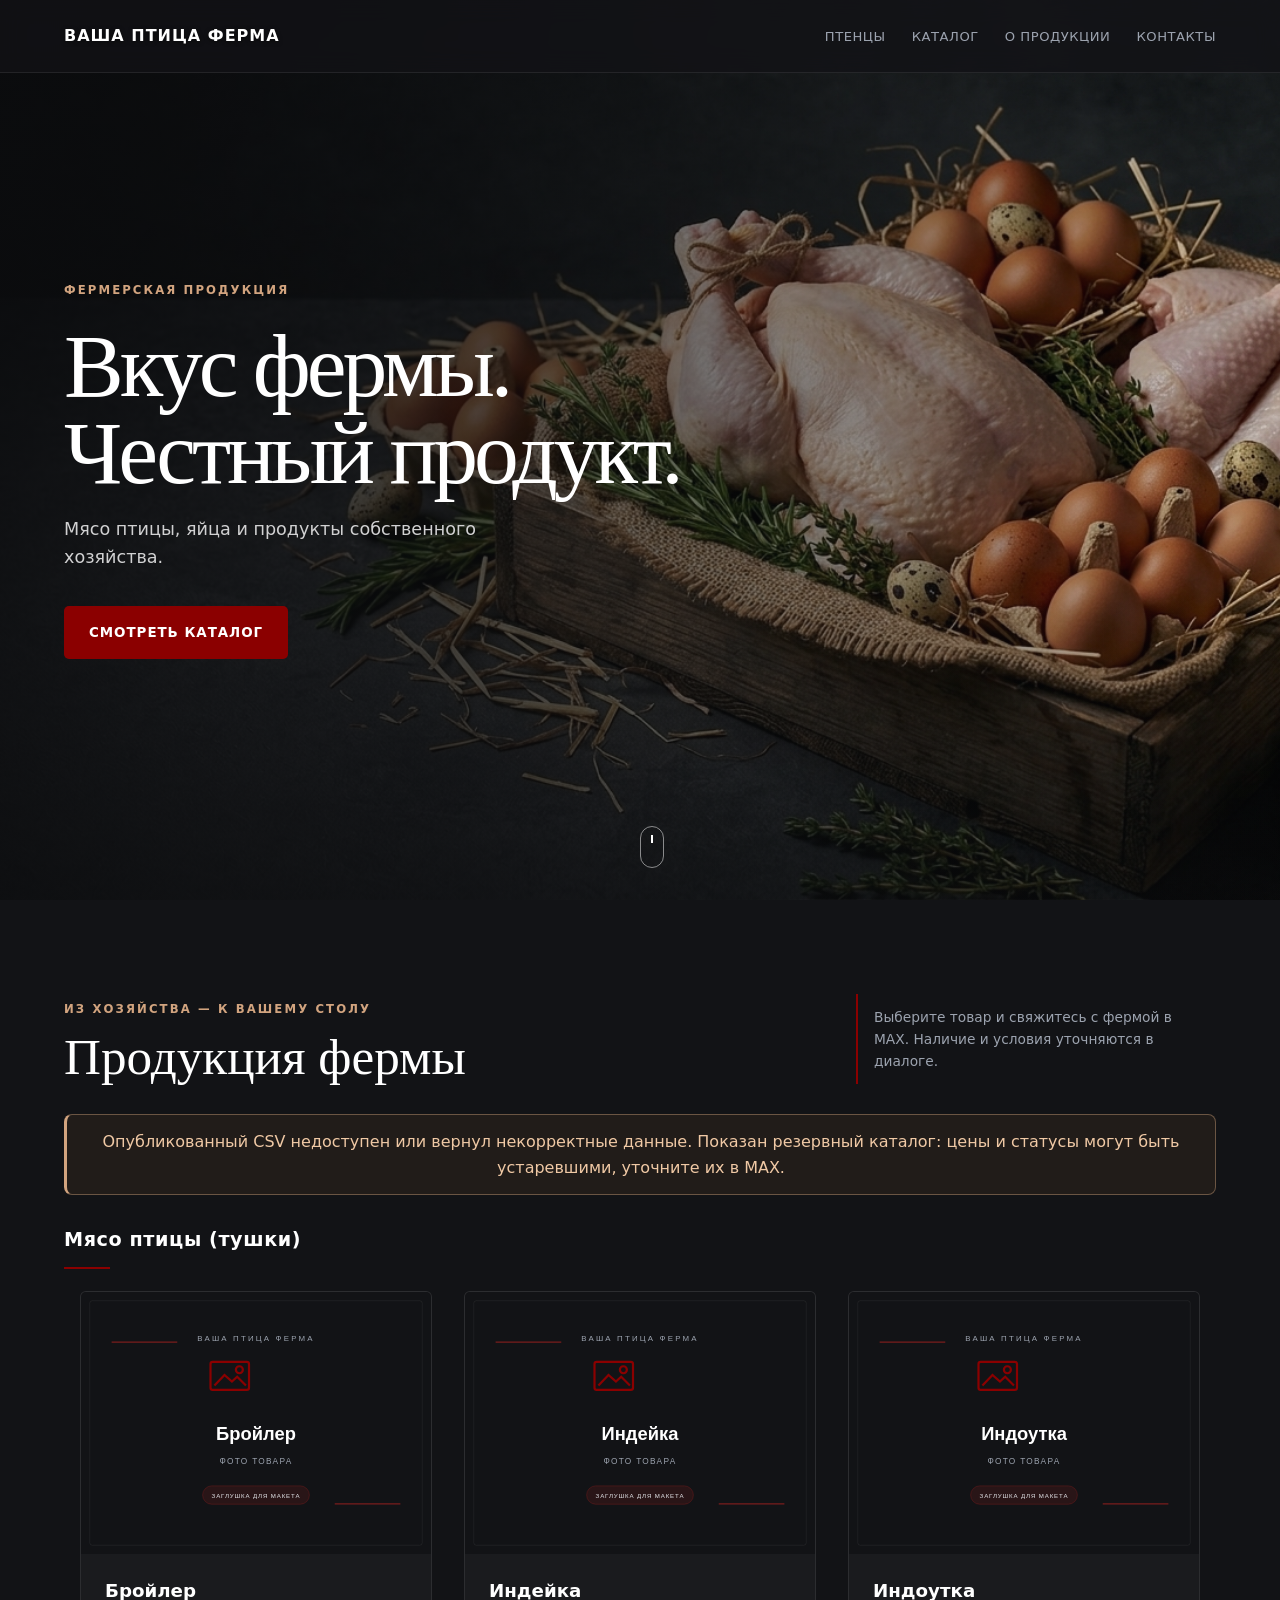
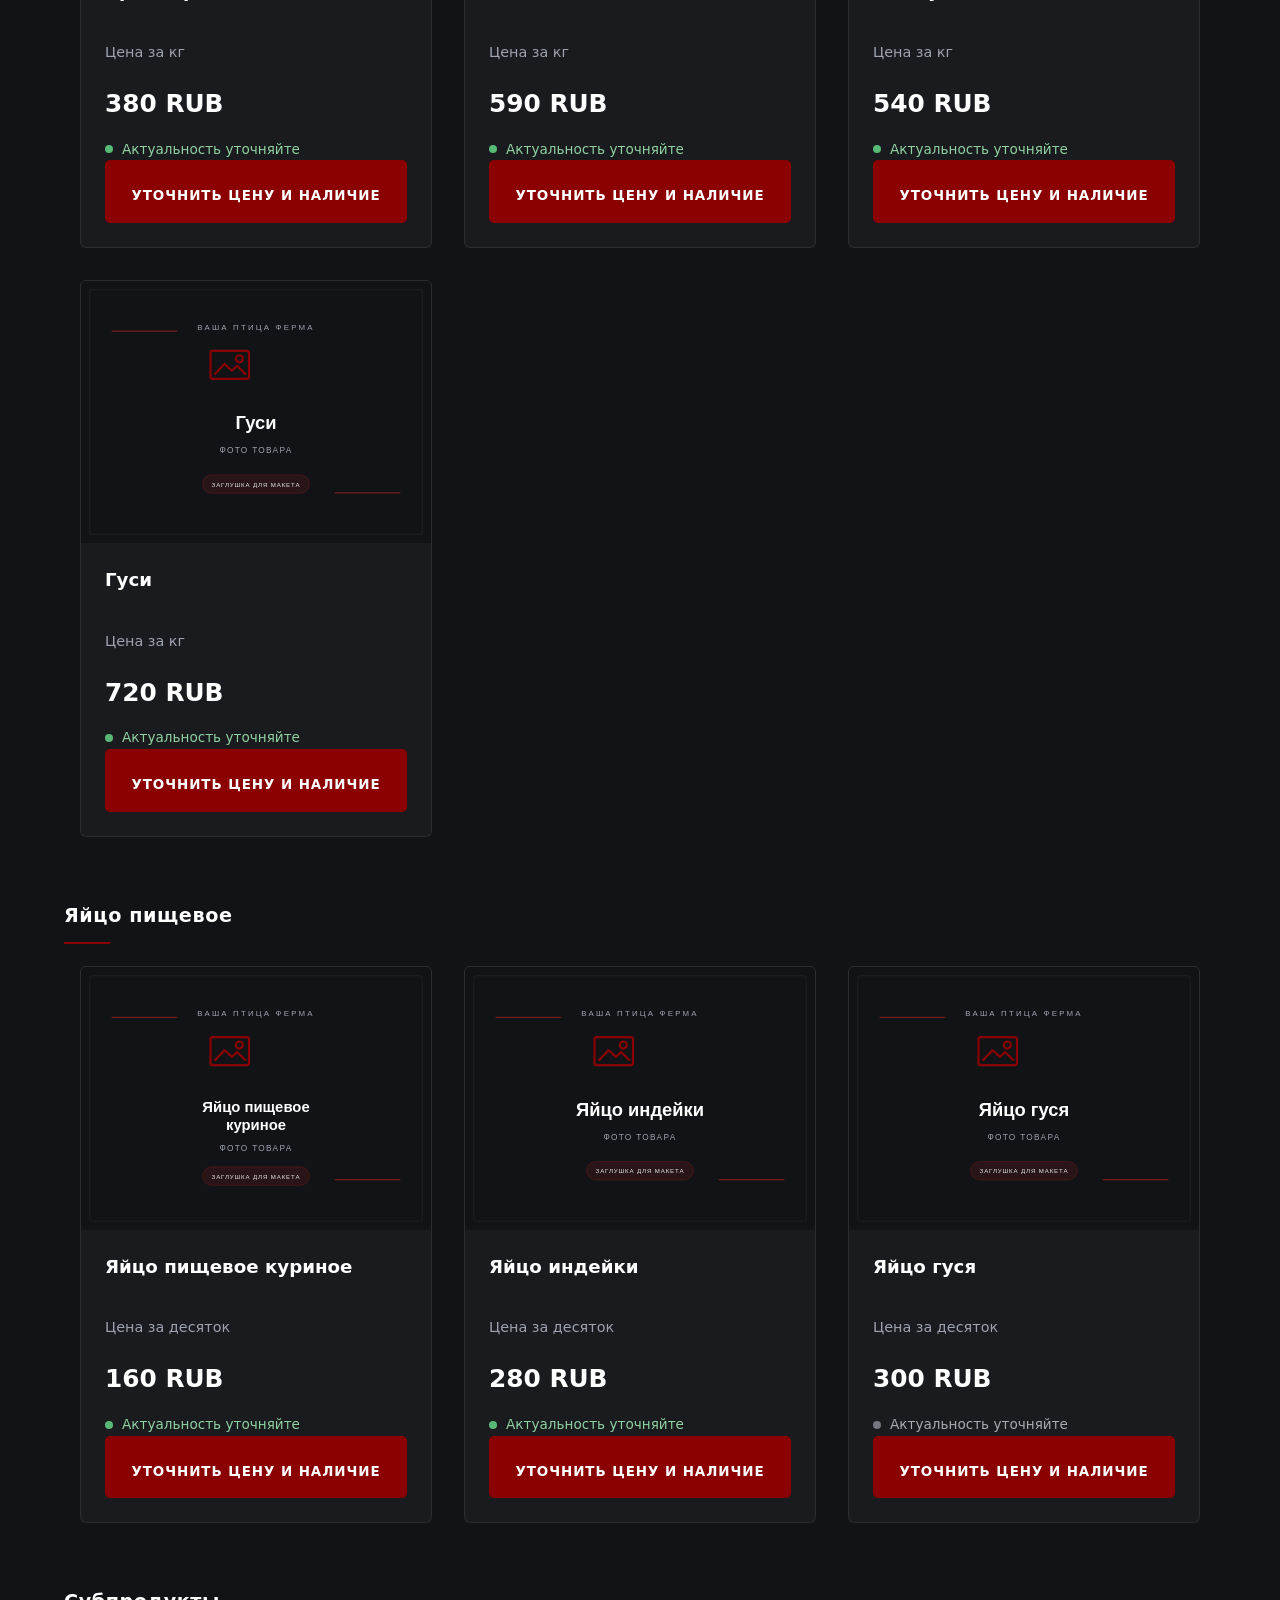
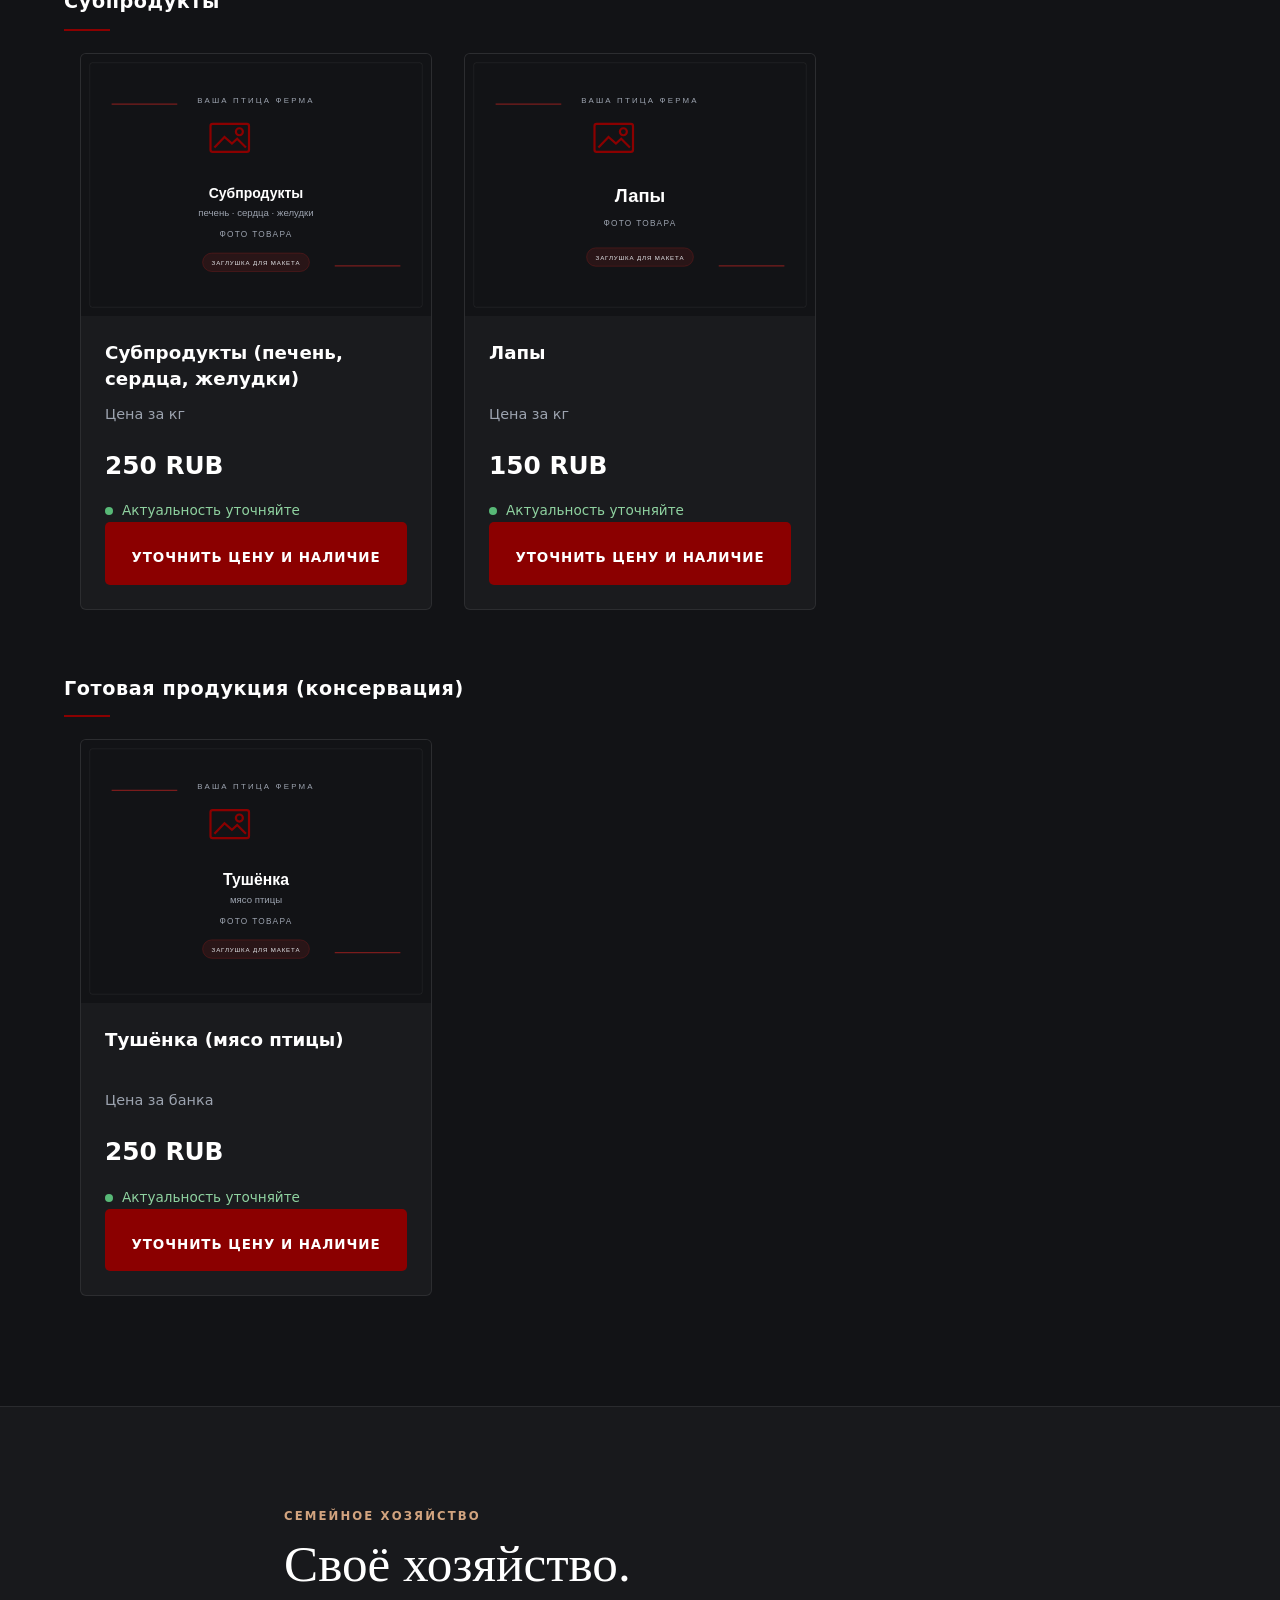
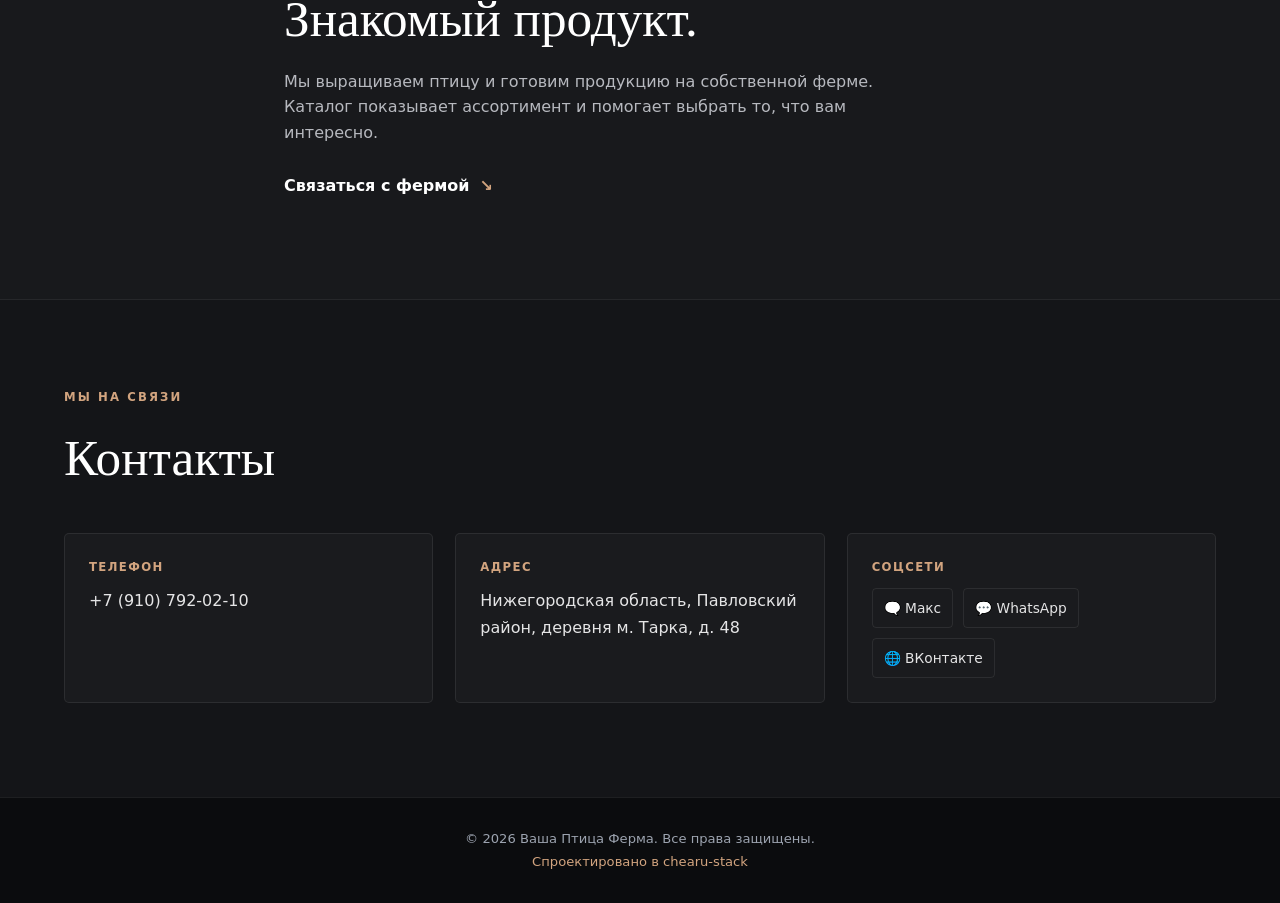
==== commit 4d9942fa: "Add files via upload" ====
--- a/products.html
+++ b/products.html
@@ -15,15 +15,11 @@
             <a href="#products-top" class="logo" aria-label="Ваша Птица Ферма — к началу страницы">
                 <span class="logo-main">Ваша Птица Ферма</span>
             </a>
-            <div class="direction-switch" aria-label="Выбор направления">
-                <a class="direction-link" href="index.html">Птенцы</a>
-                <span class="direction-divider" aria-hidden="true">|</span>
-                <a class="direction-link is-active" href="products.html" aria-current="page">Продукция</a>
-            </div>
             <button class="products-menu-toggle" type="button" aria-label="Открыть меню" aria-expanded="false" aria-controls="products-nav">
                 <span></span><span></span><span></span>
             </button>
             <nav class="products-nav" id="products-nav" aria-label="Навигация по продукции">
+                <a href="index.html">Птенцы</a>
                 <a href="#catalog">Каталог</a>
                 <a href="#about-products">О продукции</a>
                 <a href="#products-contacts">Контакты</a>
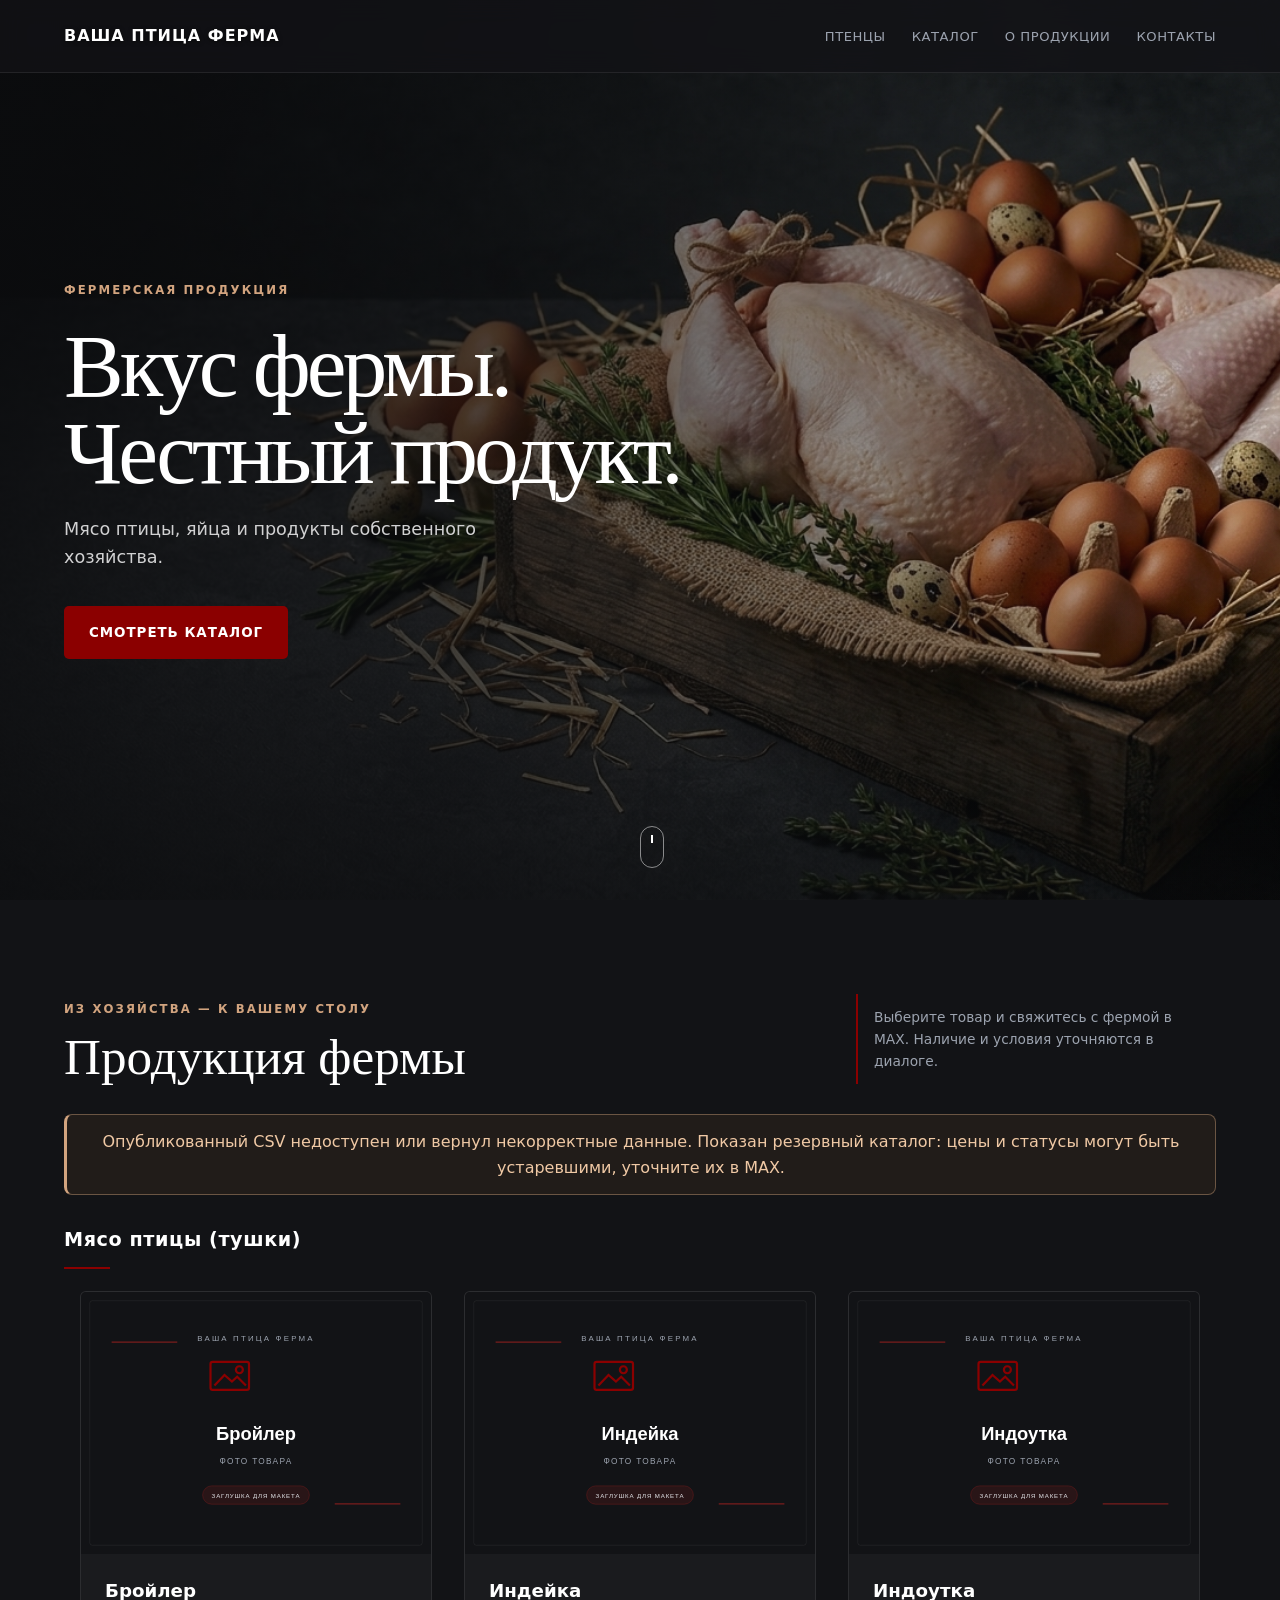
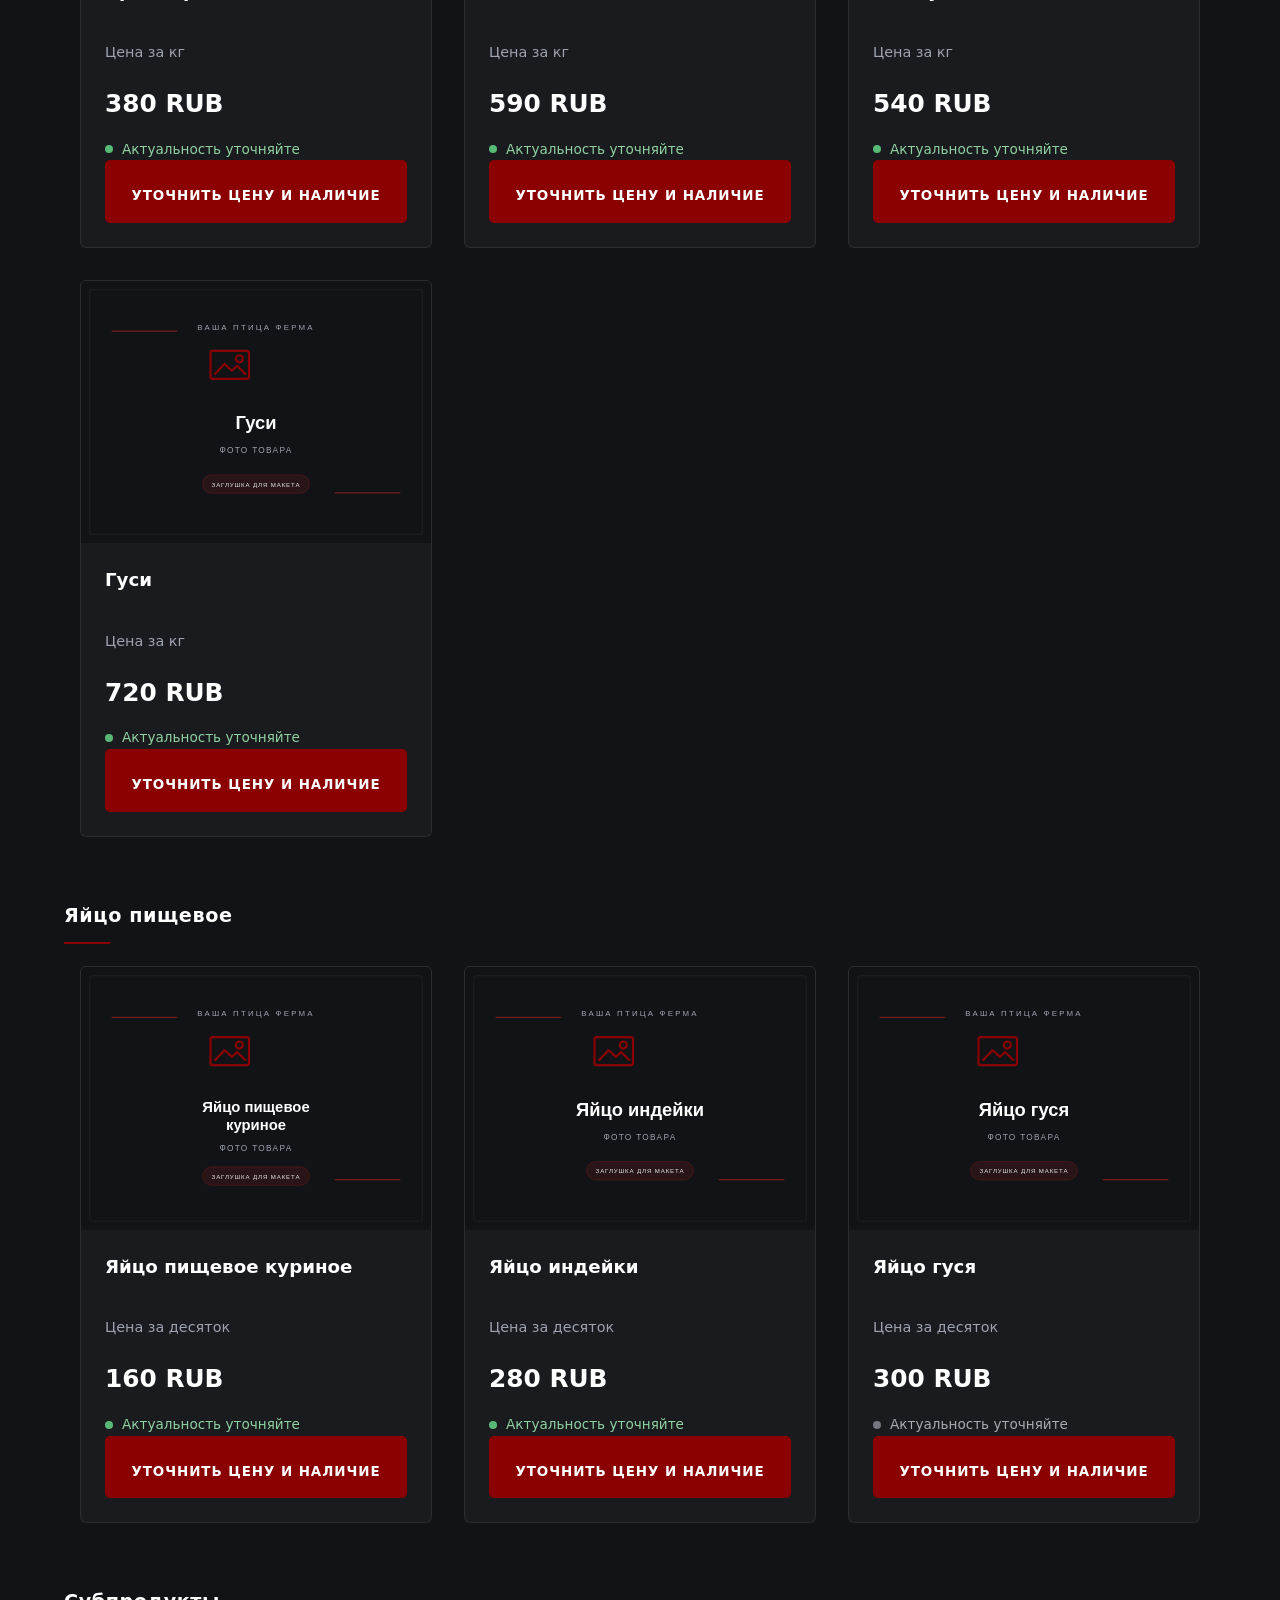
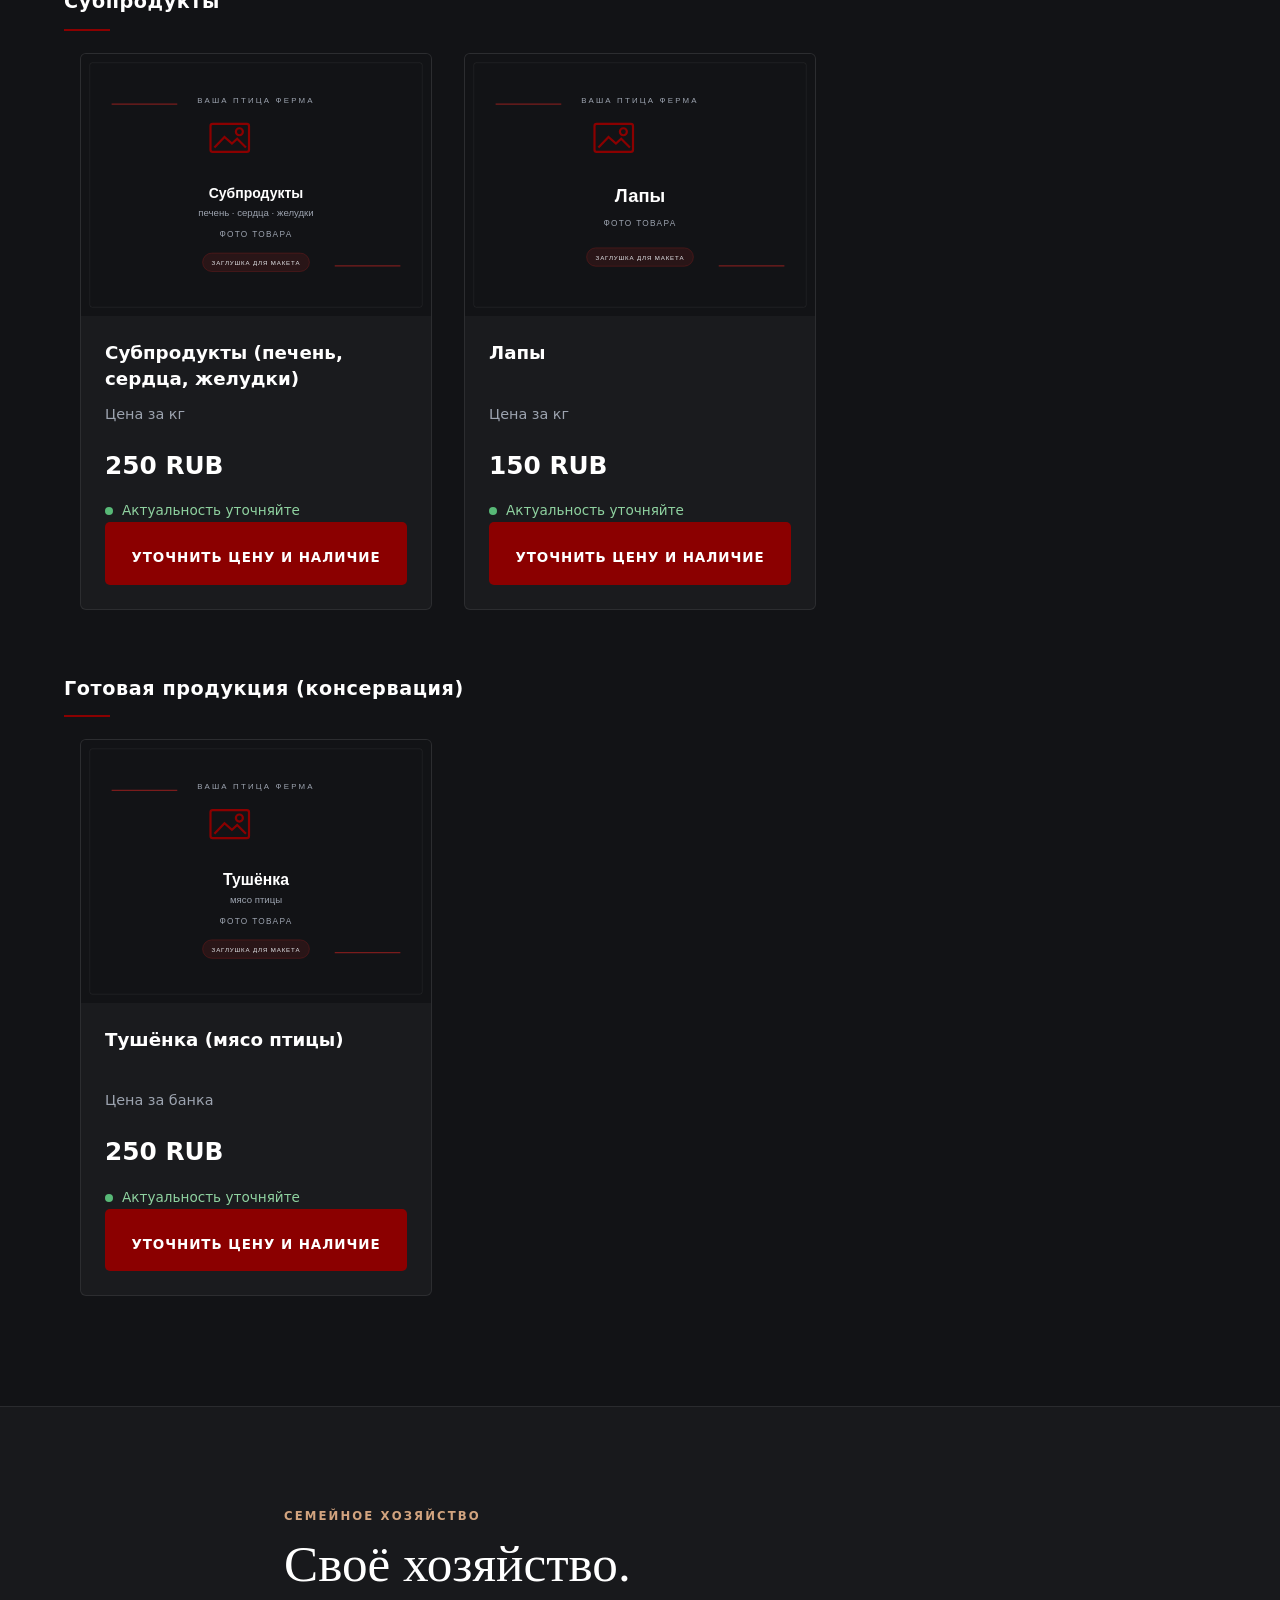
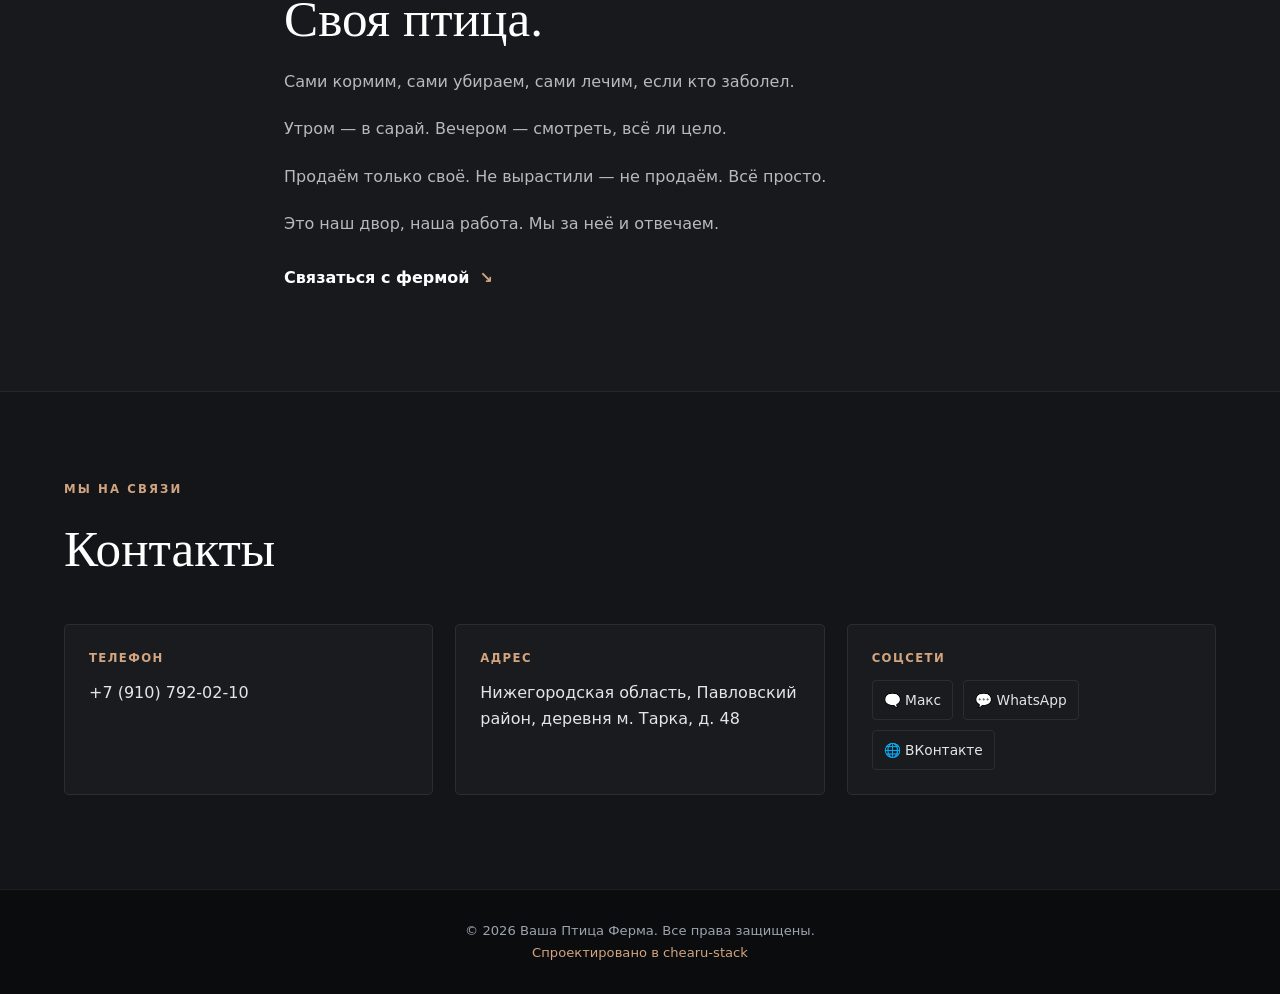
==== commit e9151c32: "Add files via upload" ====
--- a/products.html
+++ b/products.html
@@ -55,8 +55,11 @@
         <section class="products-about" id="about-products">
             <div class="container products-about-inner">
                 <p class="eyebrow">Семейное хозяйство</p>
-                <h2>Своё хозяйство.<br>Знакомый продукт.</h2>
-                <p>Мы выращиваем птицу и готовим продукцию на собственной ферме. Каталог показывает ассортимент и помогает выбрать то, что вам интересно.</p>
+                <h2>Своё хозяйство.<br>Своя птица.</h2>
+                <p>Сами кормим, сами убираем, сами лечим, если кто заболел.</p>
+                <p>Утром — в сарай. Вечером — смотреть, всё ли цело.</p>
+                <p>Продаём только своё. Не вырастили — не продаём. Всё просто.</p>
+                <p>Это наш двор, наша работа. Мы за неё и отвечаем.</p>
                 <a class="text-link" href="#products-contacts">Связаться с фермой <span aria-hidden="true">↘</span></a>
             </div>
         </section>
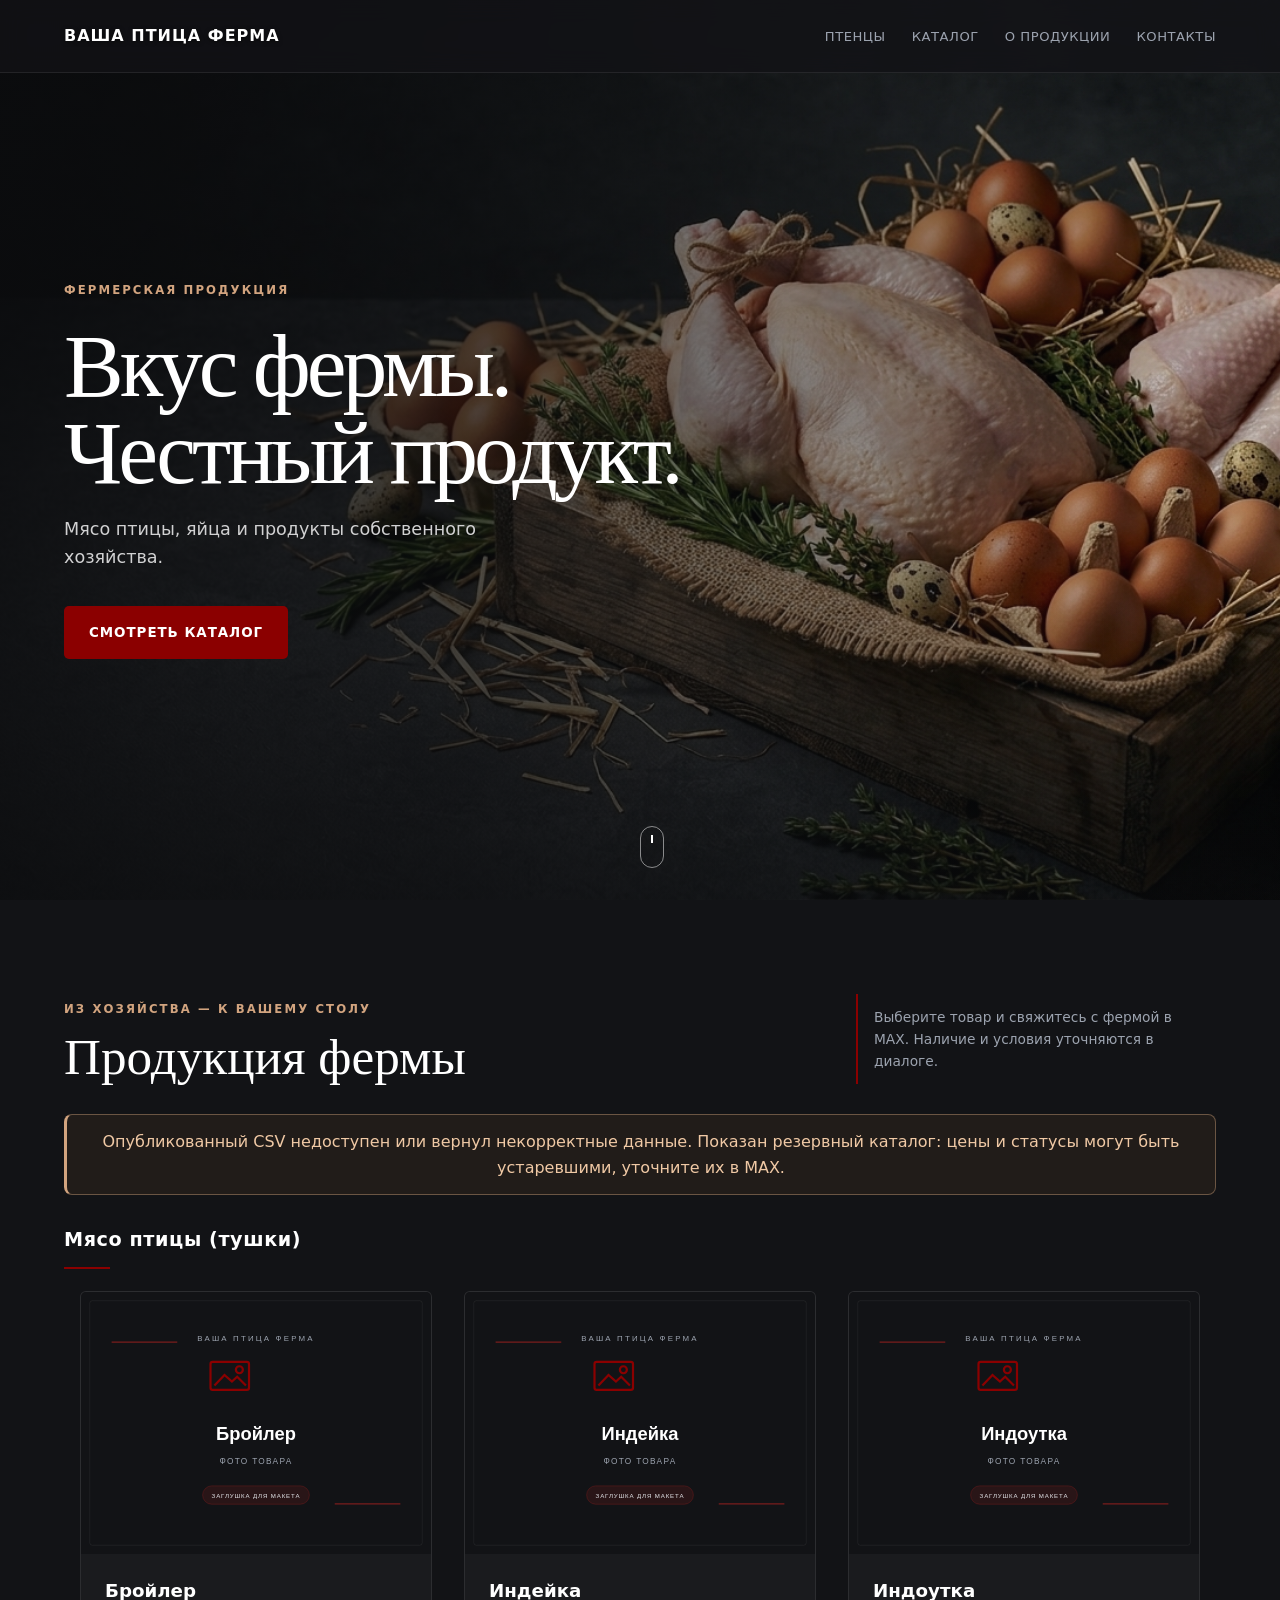
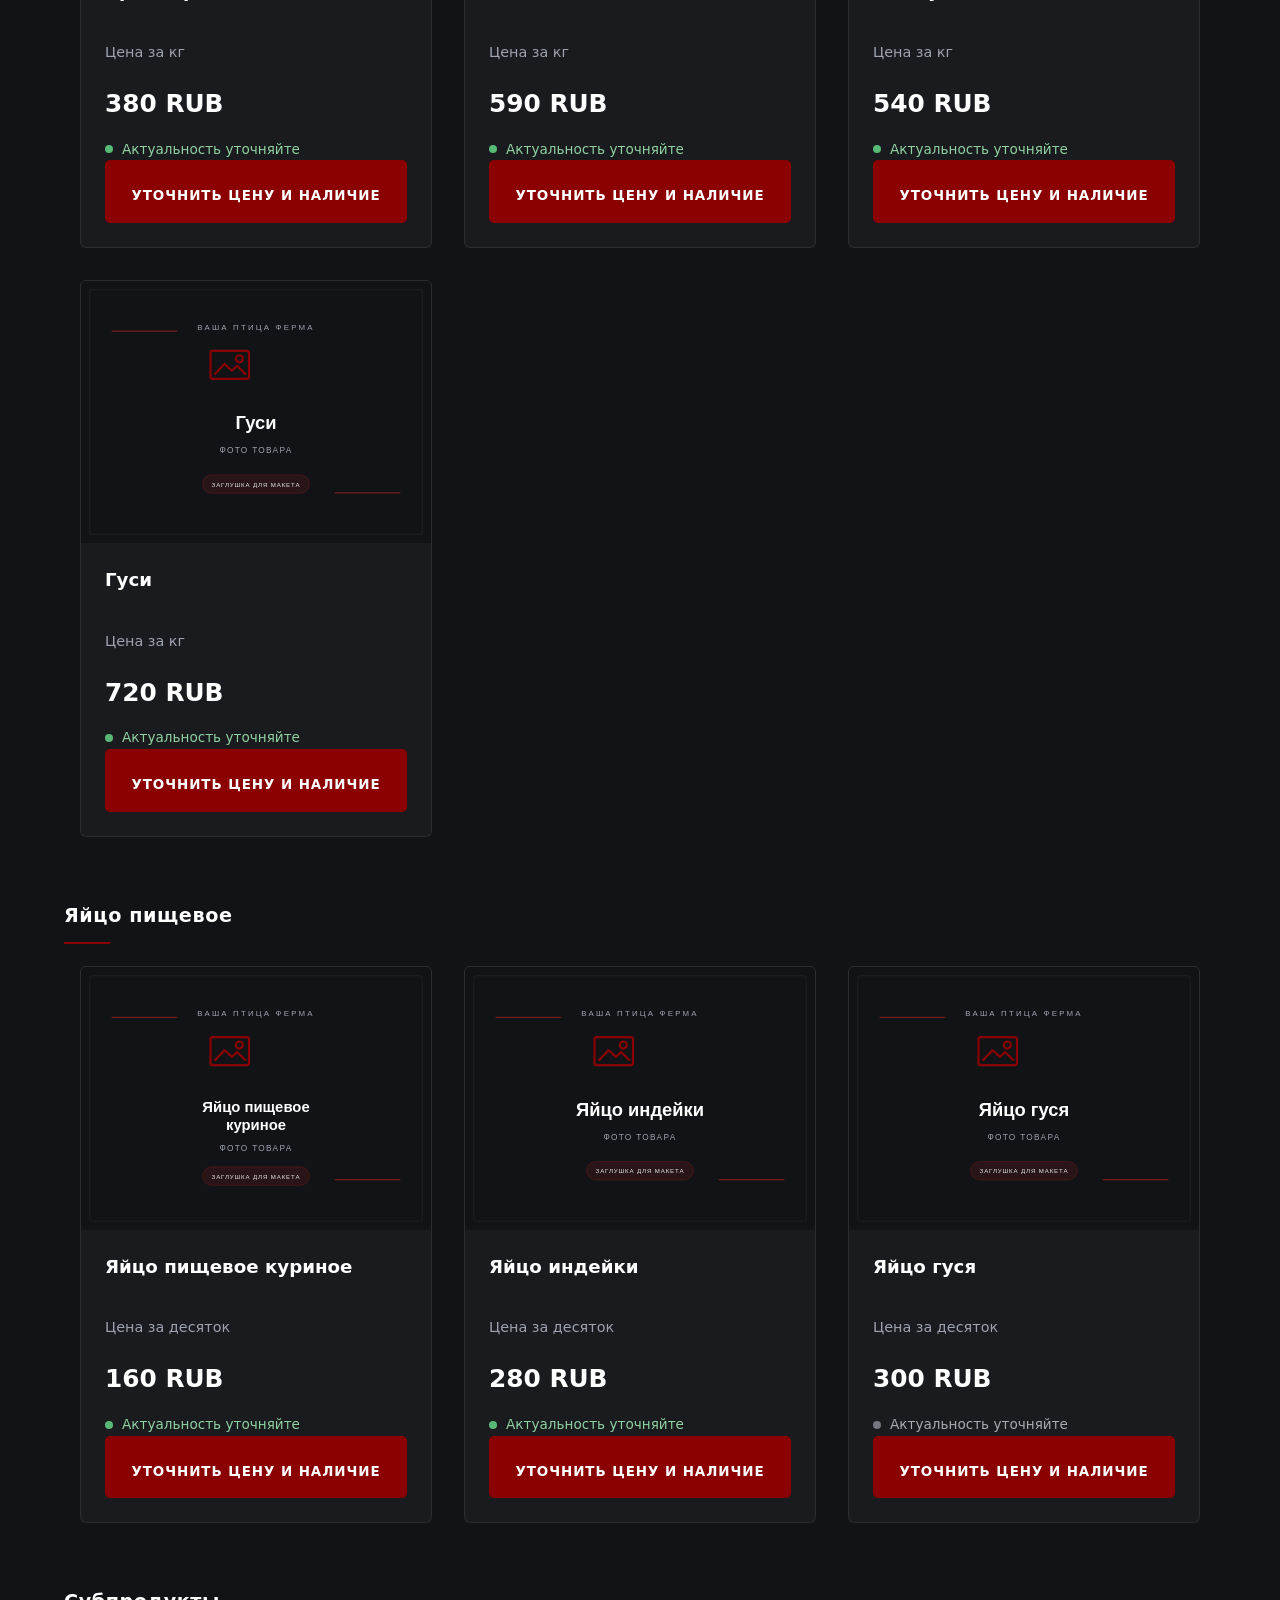
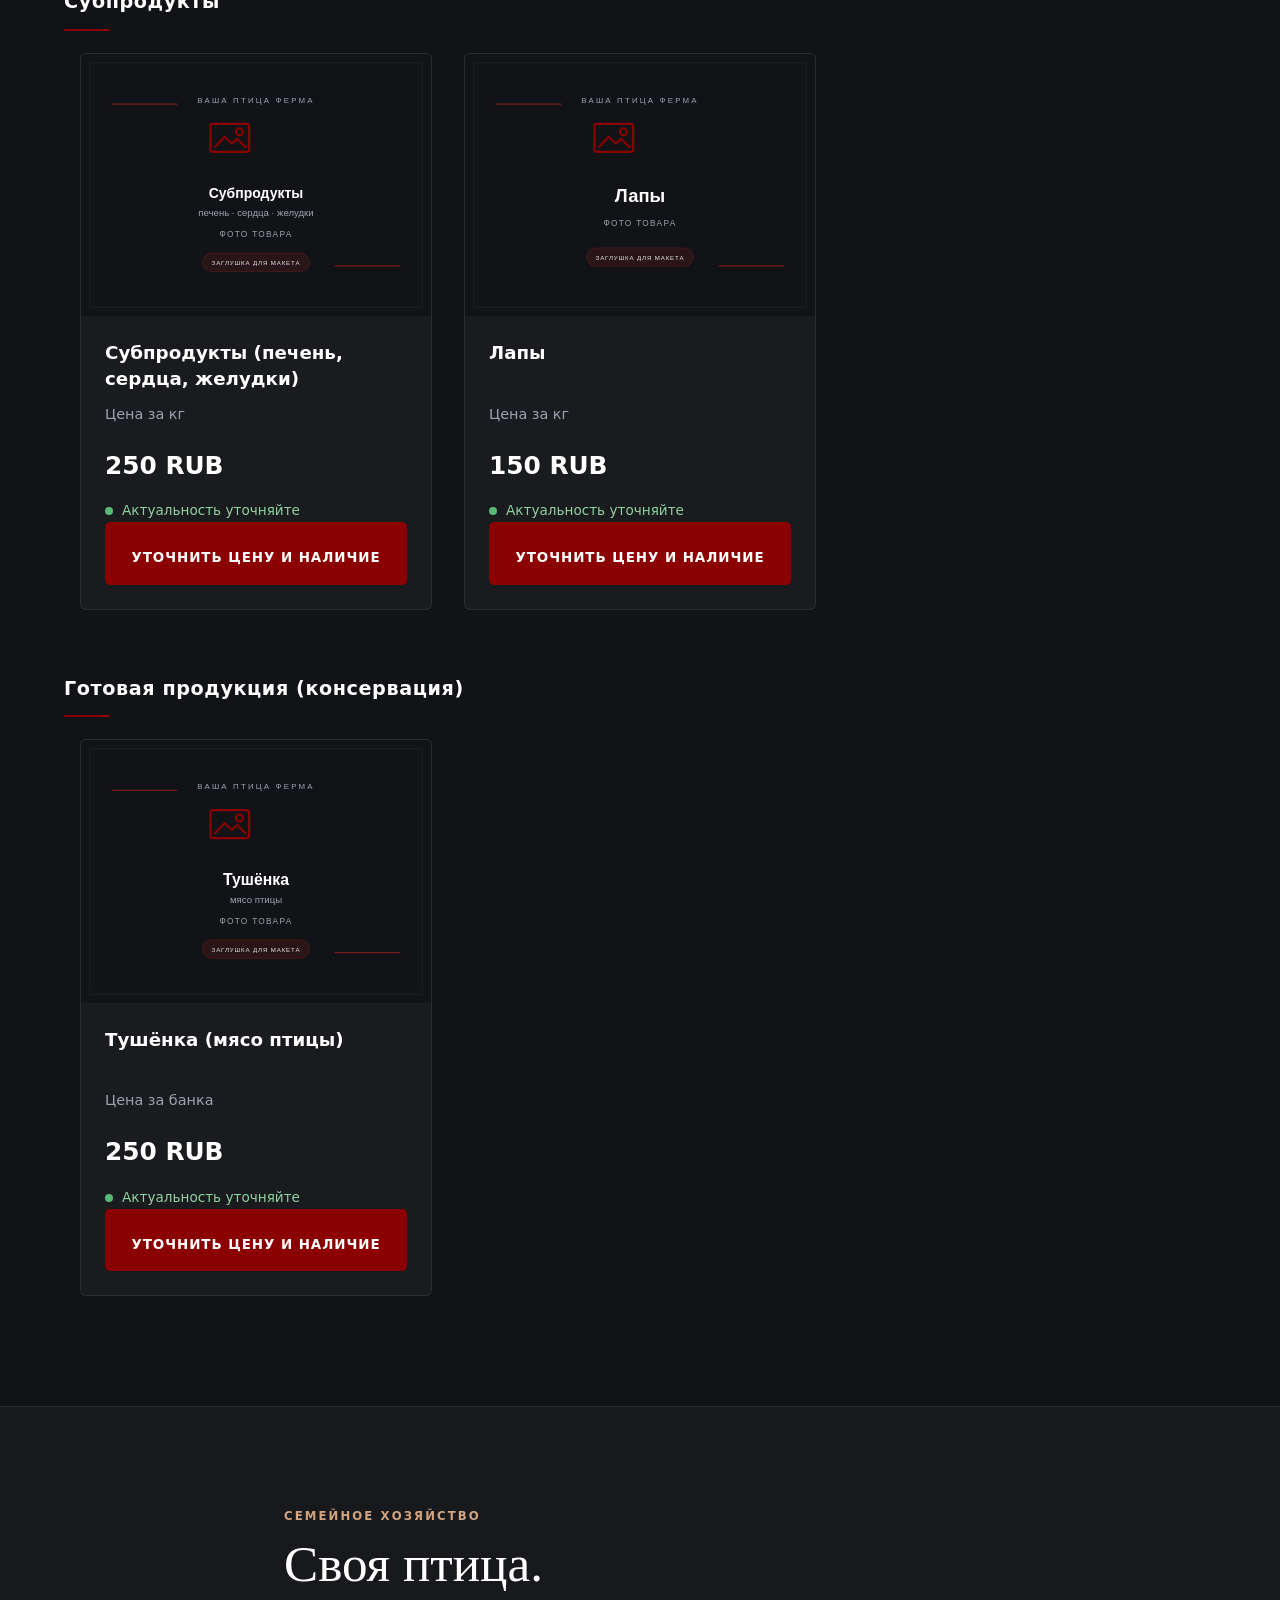
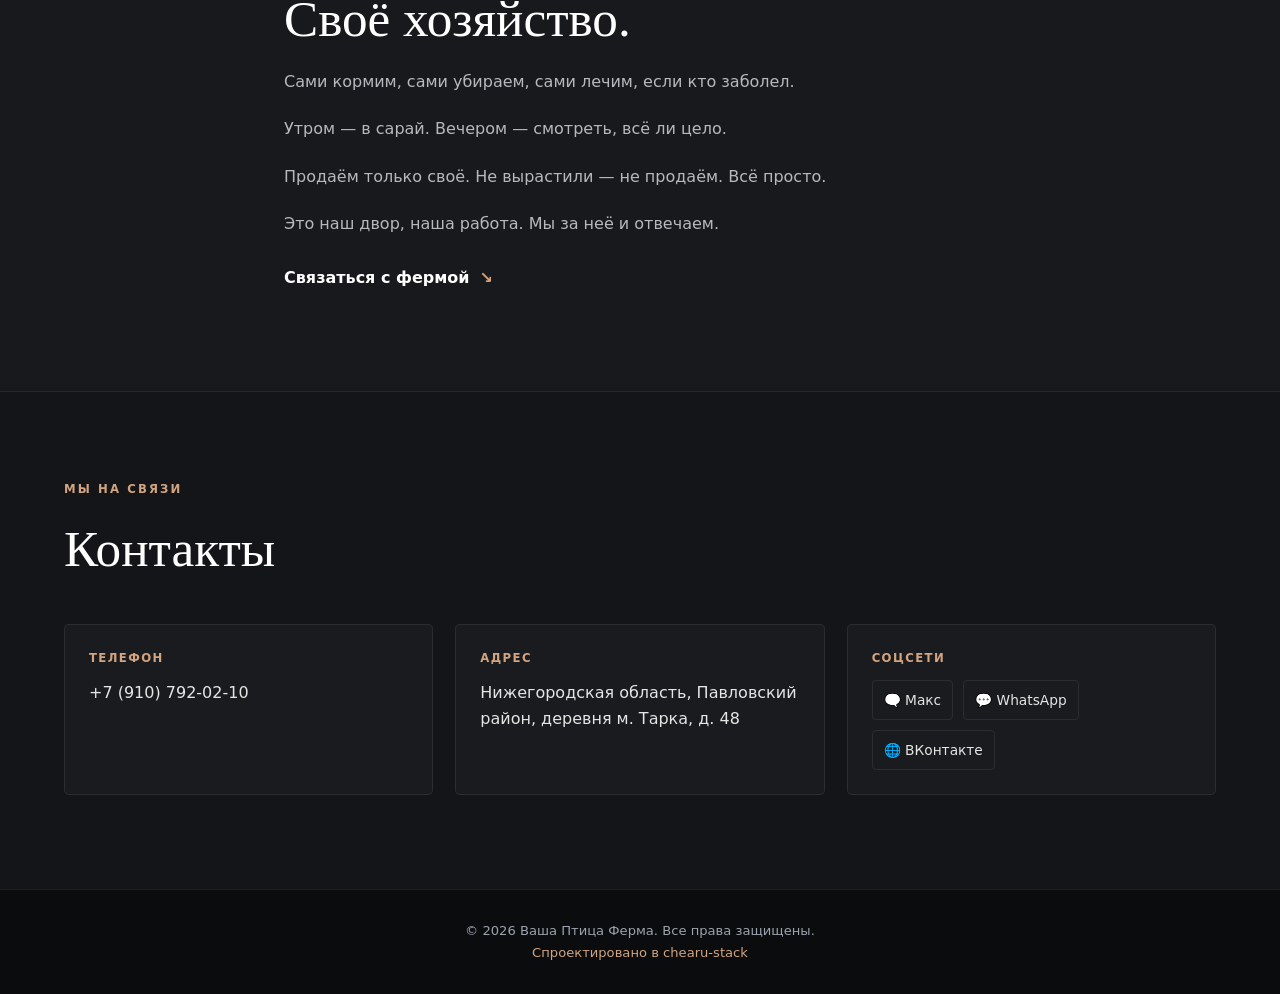
==== commit 3998148f: "Update products.html" ====
--- a/products.html
+++ b/products.html
@@ -55,7 +55,7 @@
         <section class="products-about" id="about-products">
             <div class="container products-about-inner">
                 <p class="eyebrow">Семейное хозяйство</p>
-                <h2>Своё хозяйство.<br>Своя птица.</h2>
+                <h2>Своя птица.<br>Своё хозяйство.</h2>
                 <p>Сами кормим, сами убираем, сами лечим, если кто заболел.</p>
                 <p>Утром — в сарай. Вечером — смотреть, всё ли цело.</p>
                 <p>Продаём только своё. Не вырастили — не продаём. Всё просто.</p>
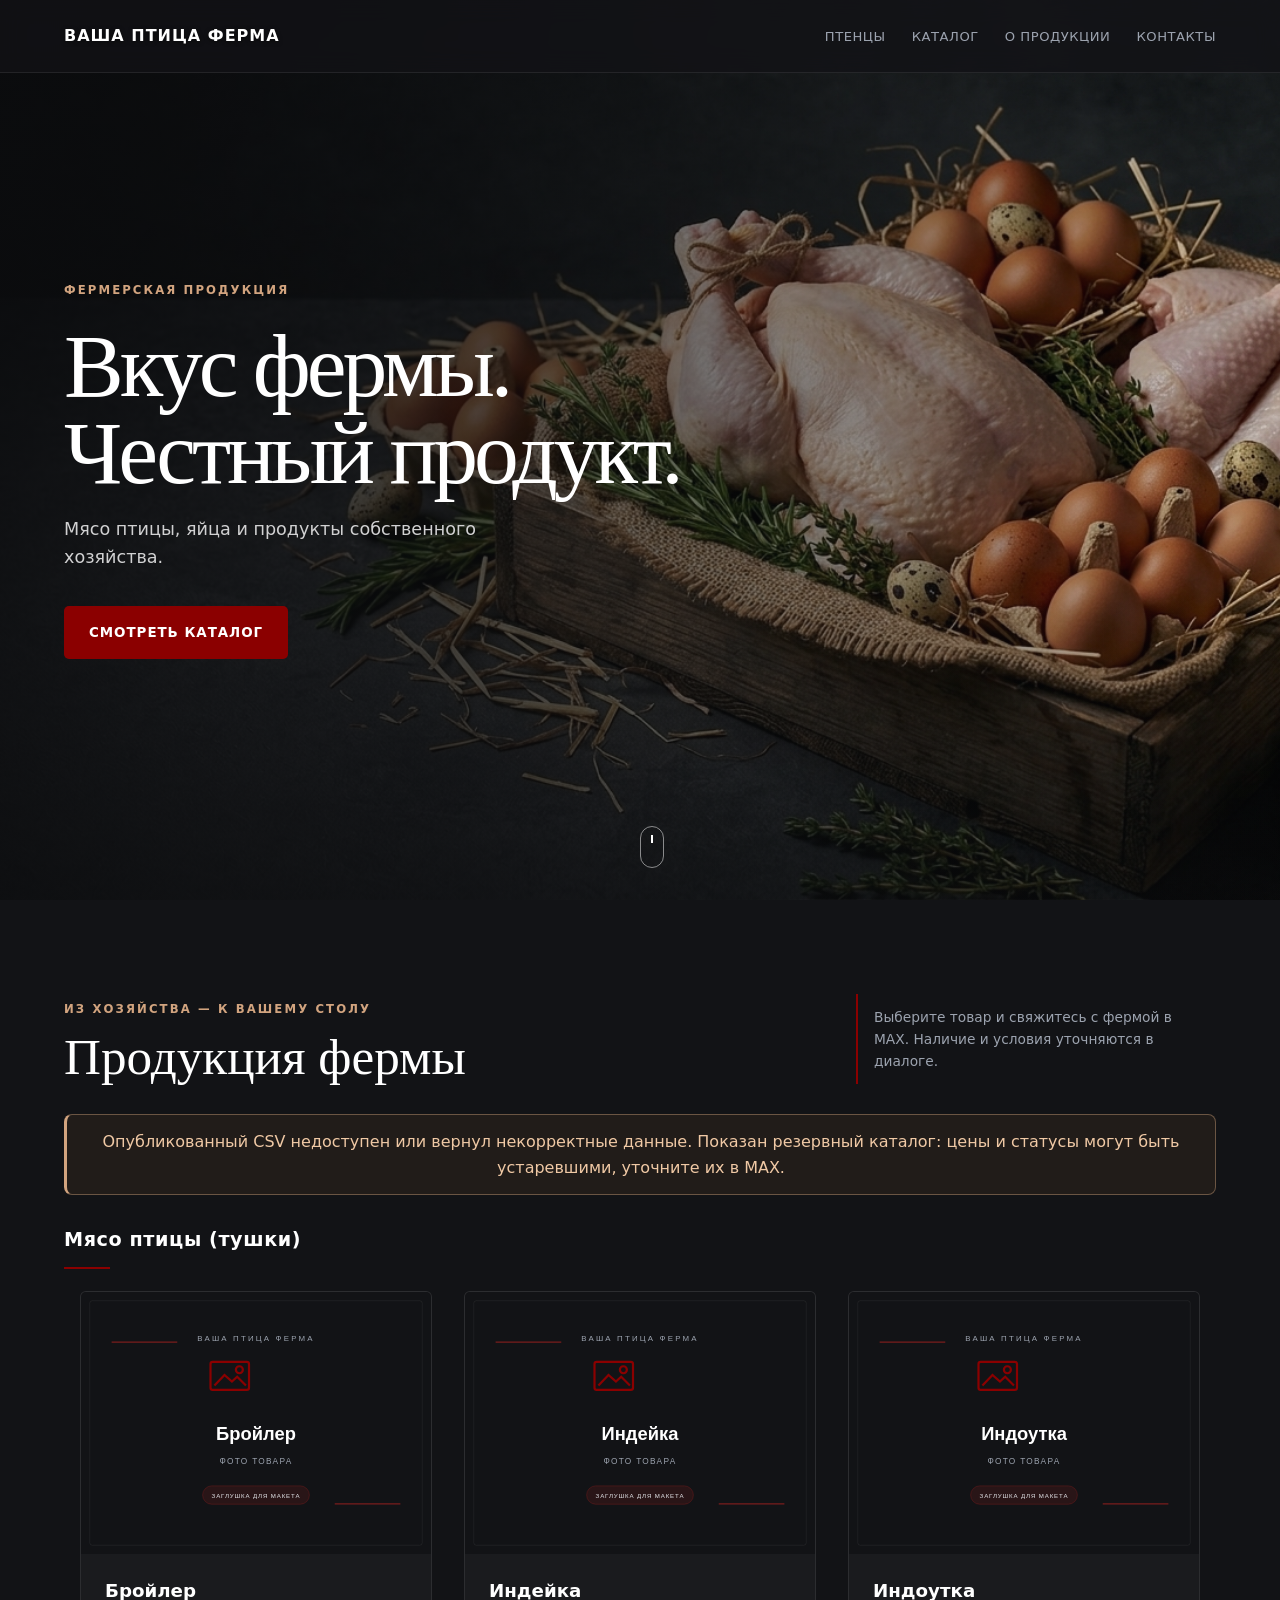
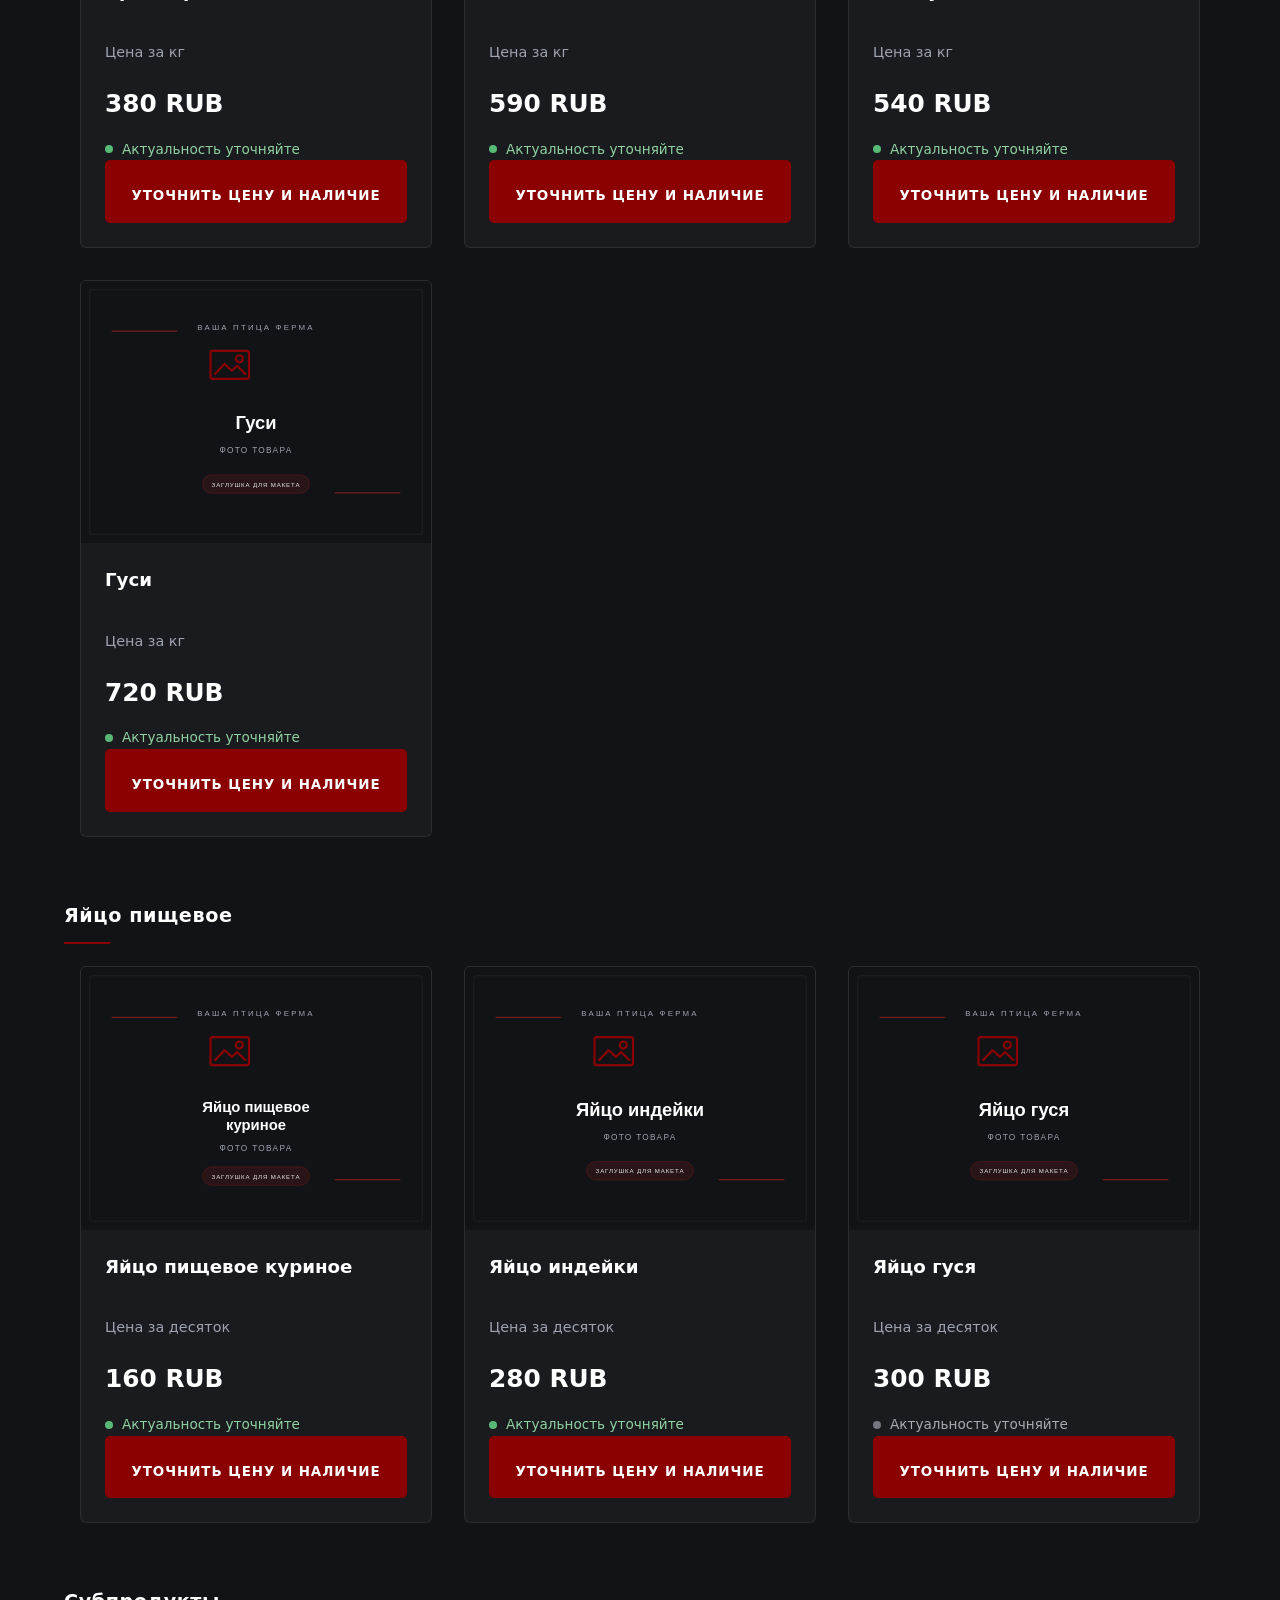
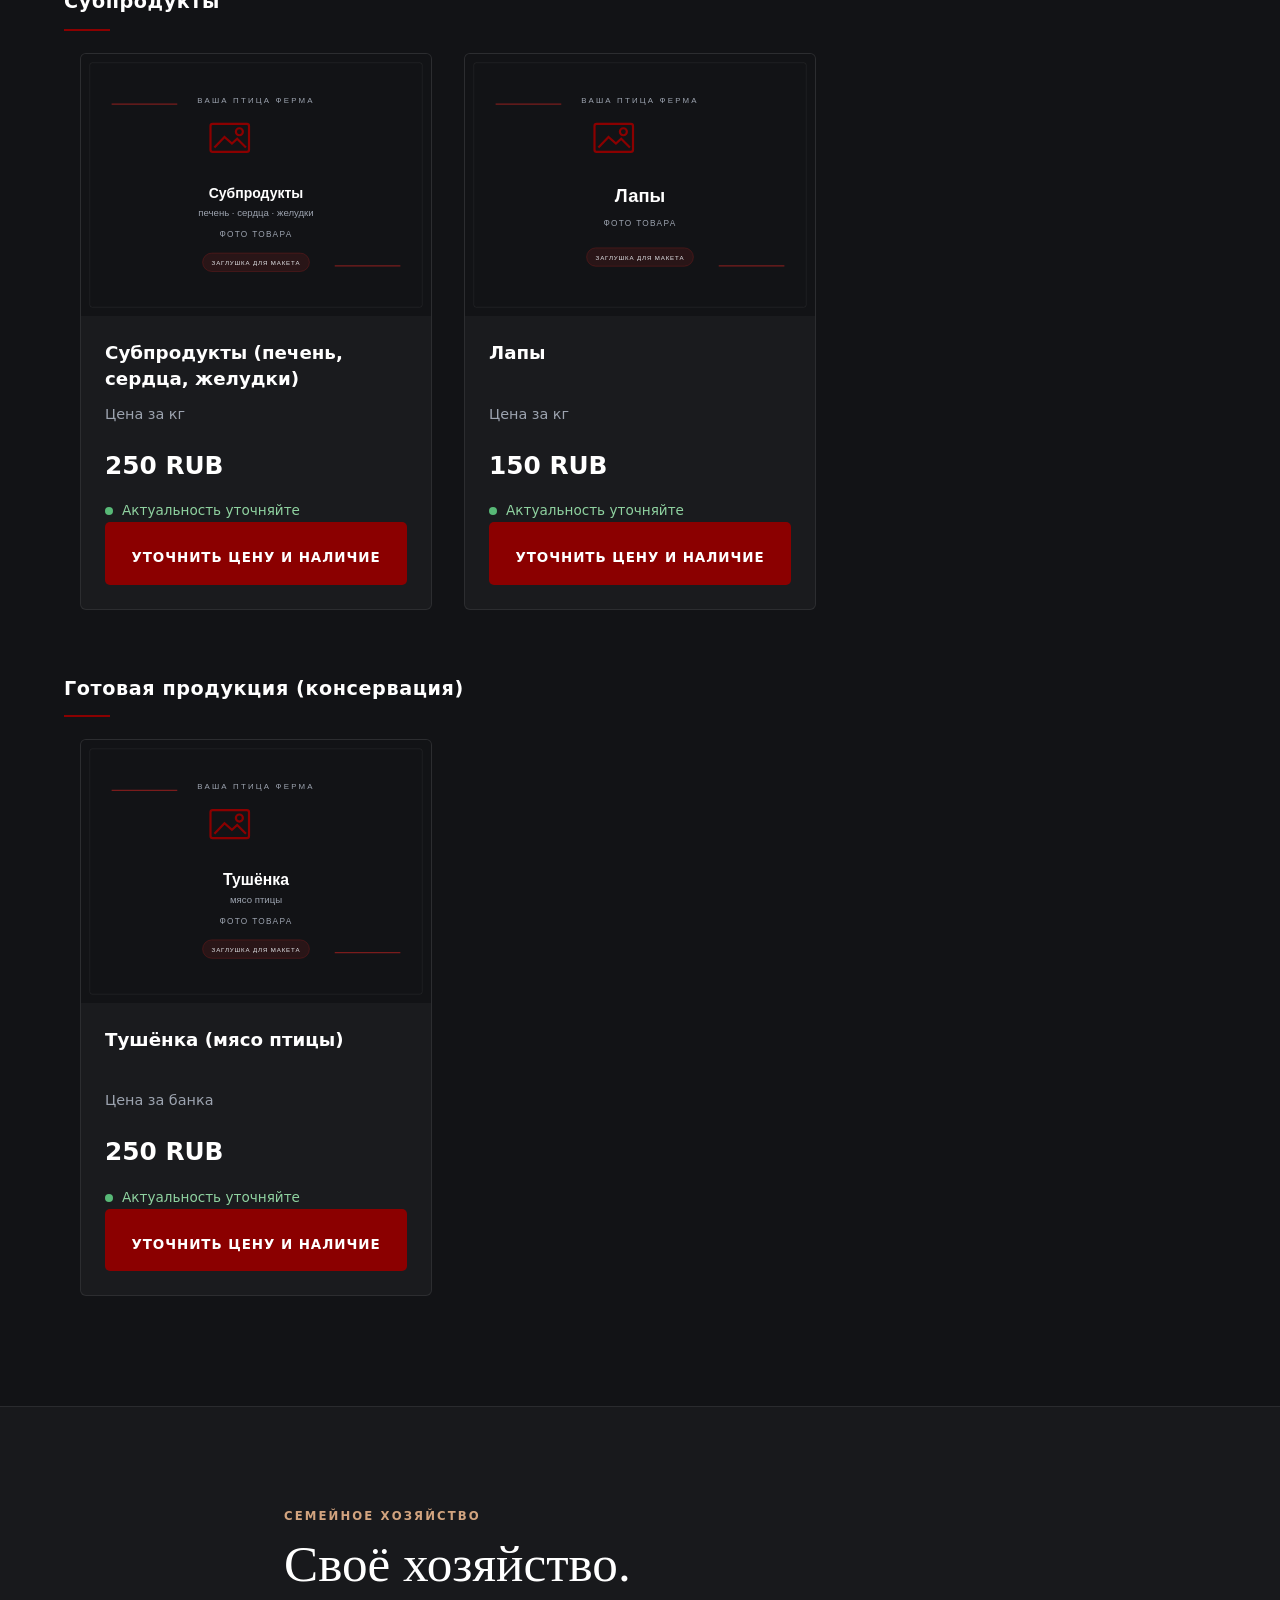
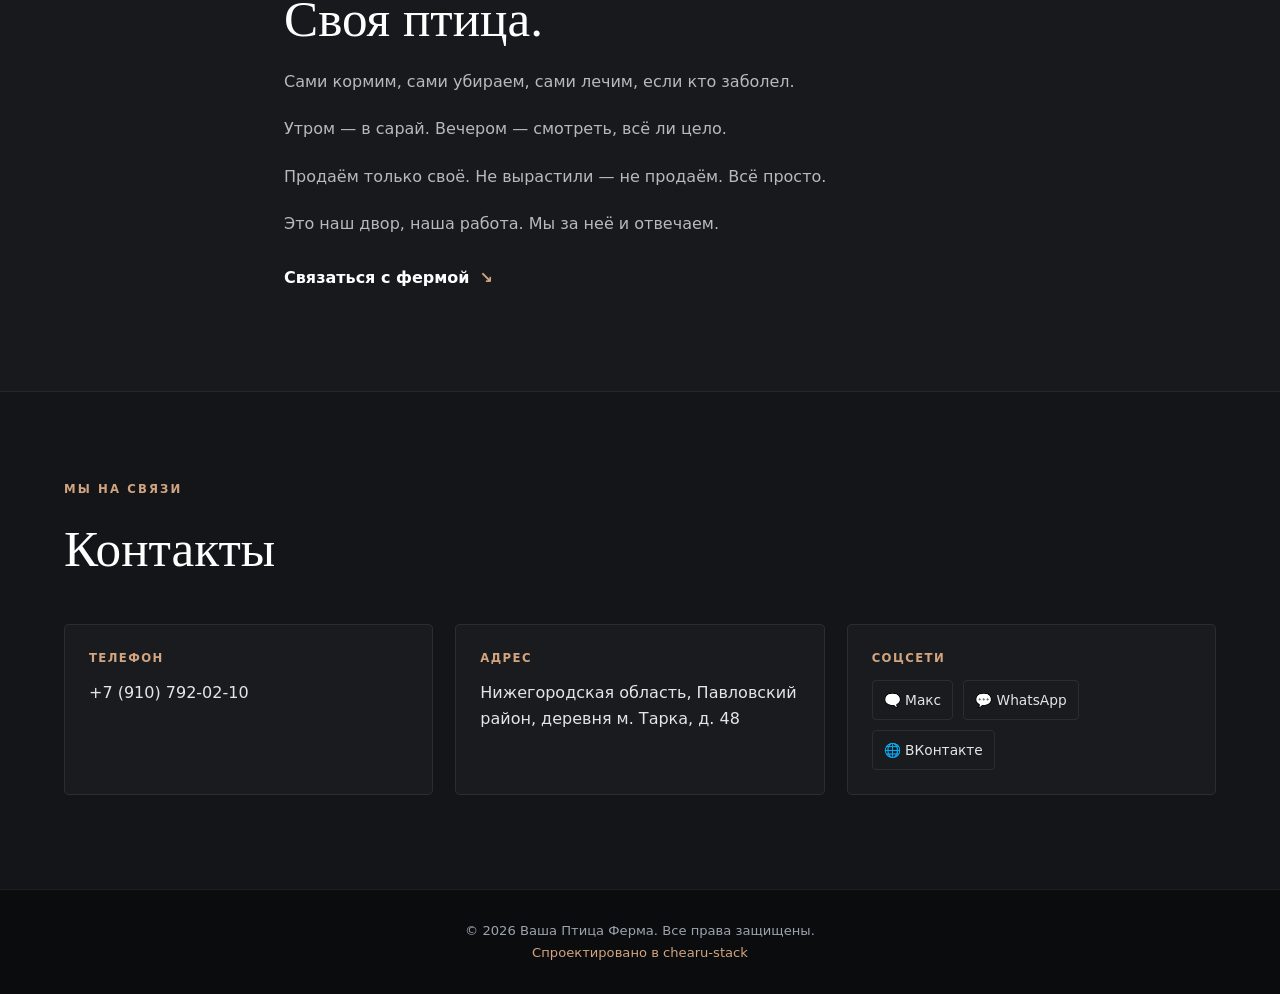
==== commit 6459de30: "Update products.html" ====
--- a/products.html
+++ b/products.html
@@ -55,7 +55,7 @@
         <section class="products-about" id="about-products">
             <div class="container products-about-inner">
                 <p class="eyebrow">Семейное хозяйство</p>
-                <h2>Своя птица.<br>Своё хозяйство.</h2>
+                <h2>Своё хозяйство.<br>Своя птица.</h2>
                 <p>Сами кормим, сами убираем, сами лечим, если кто заболел.</p>
                 <p>Утром — в сарай. Вечером — смотреть, всё ли цело.</p>
                 <p>Продаём только своё. Не вырастили — не продаём. Всё просто.</p>
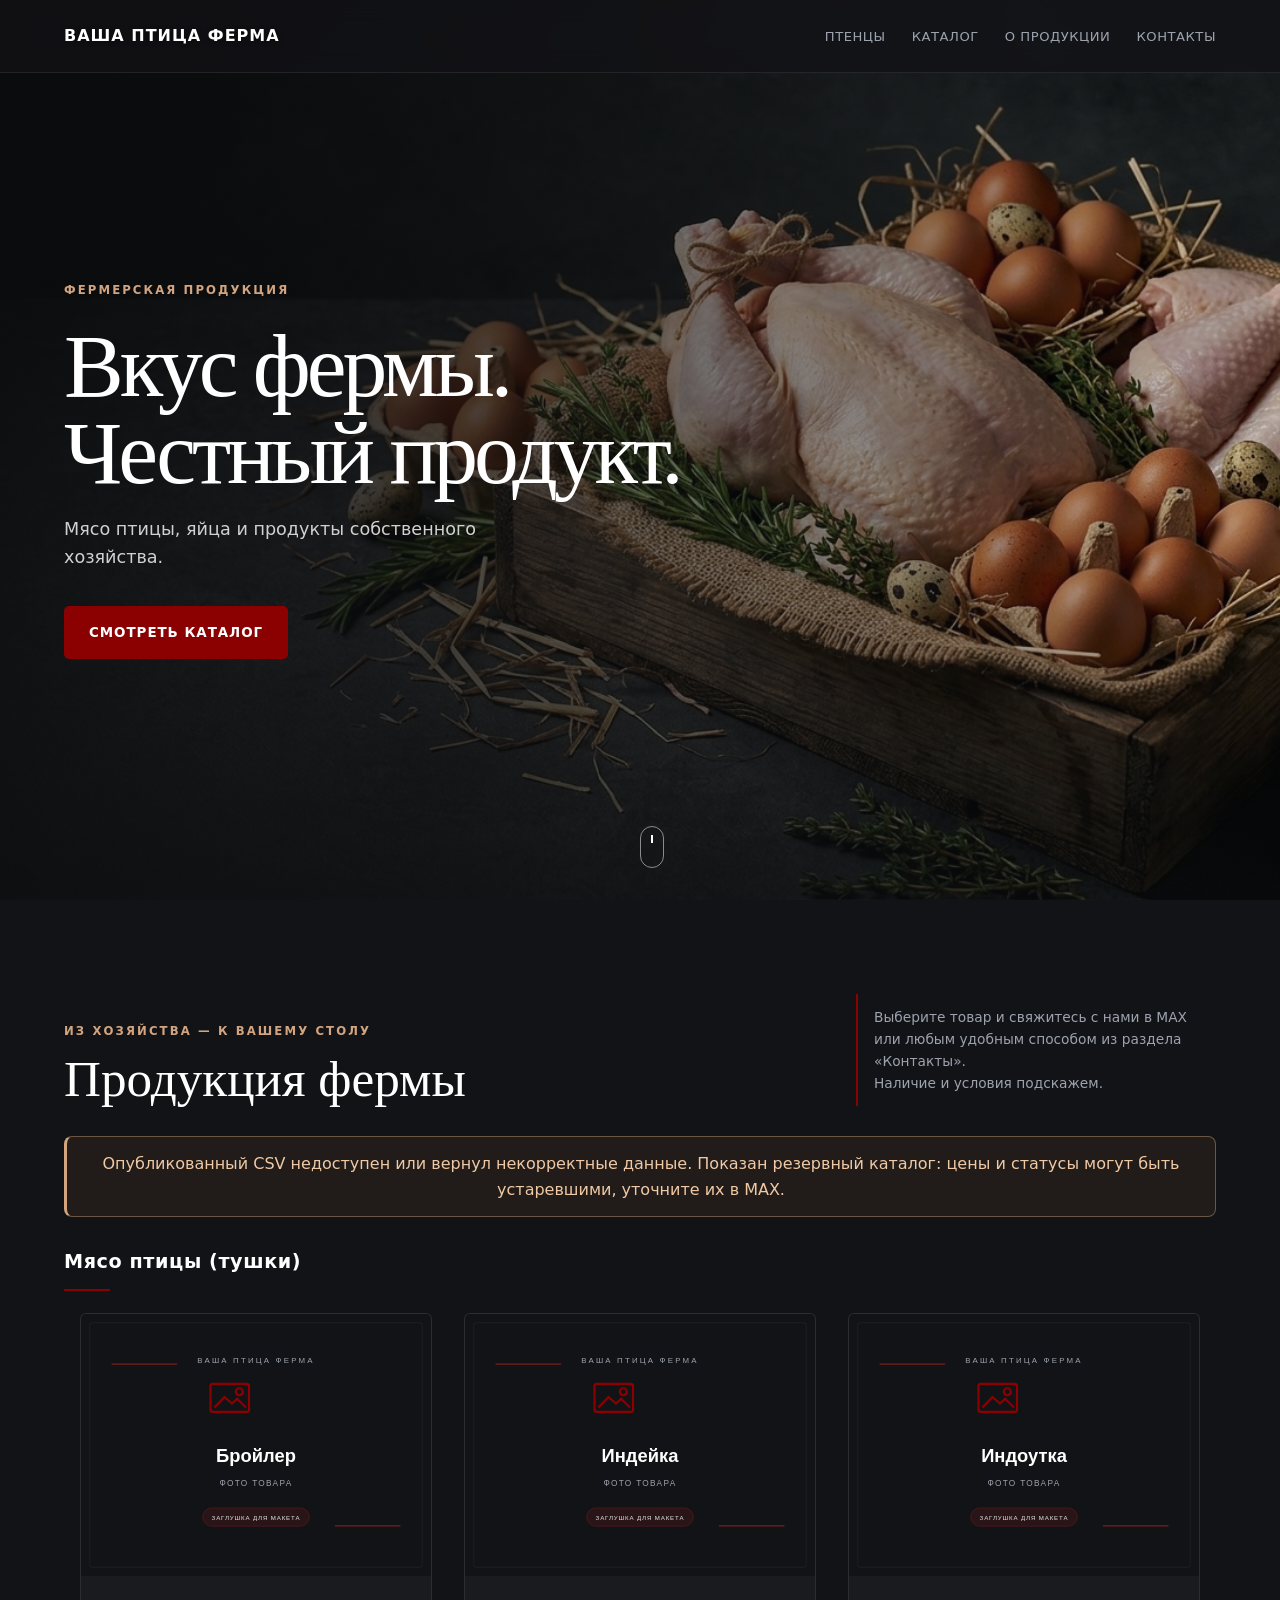
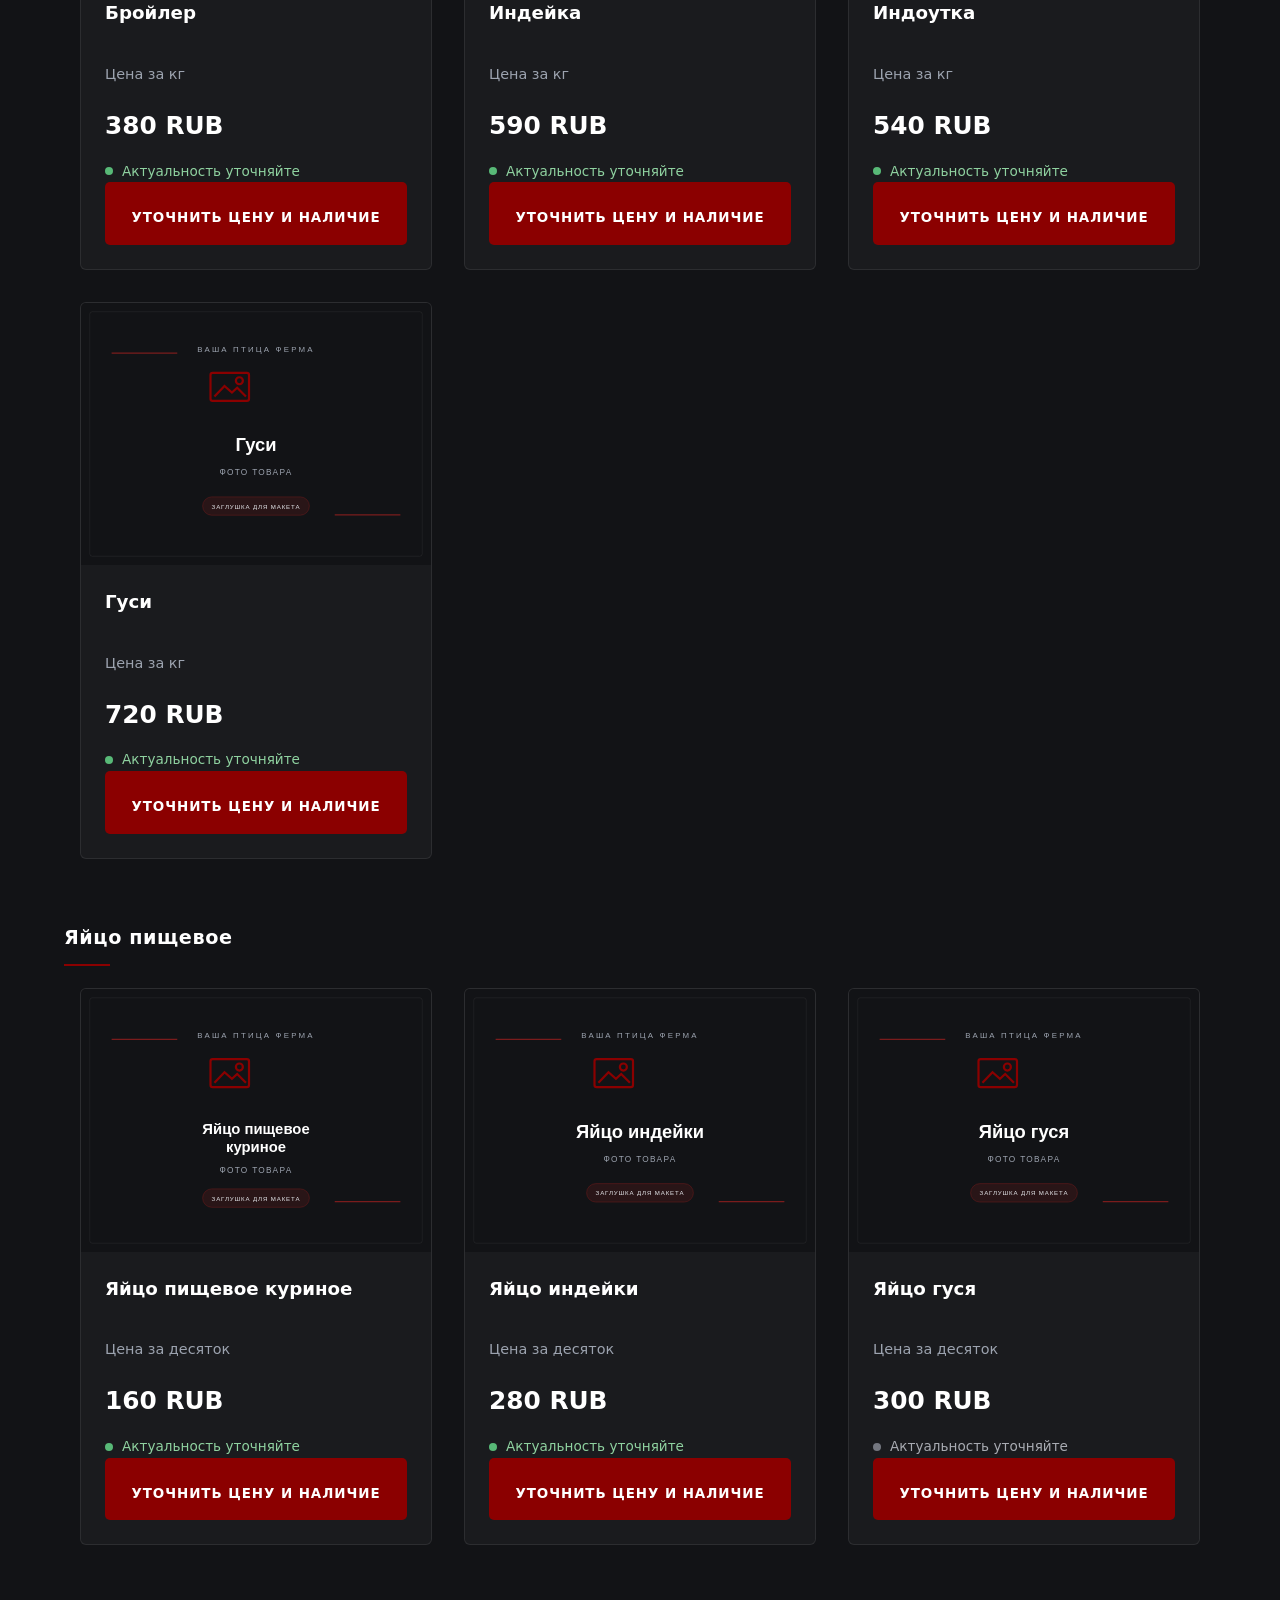
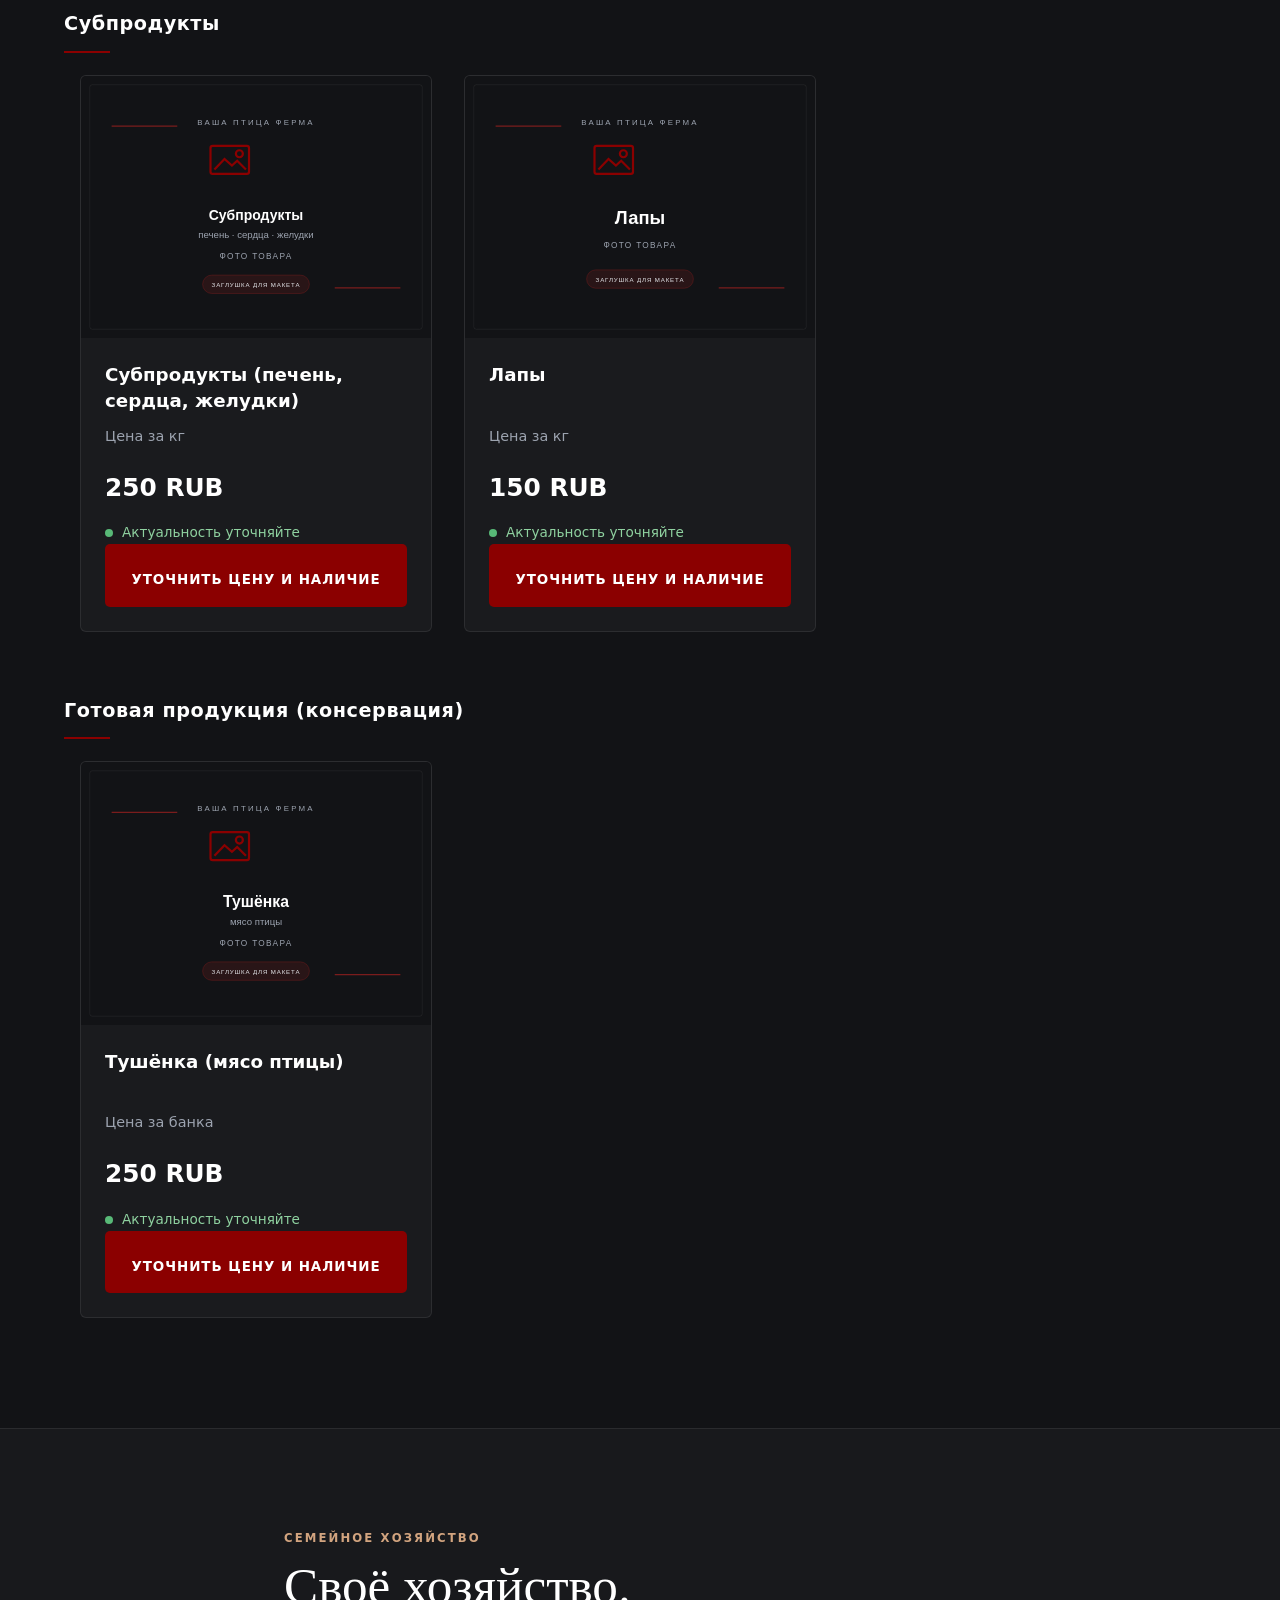
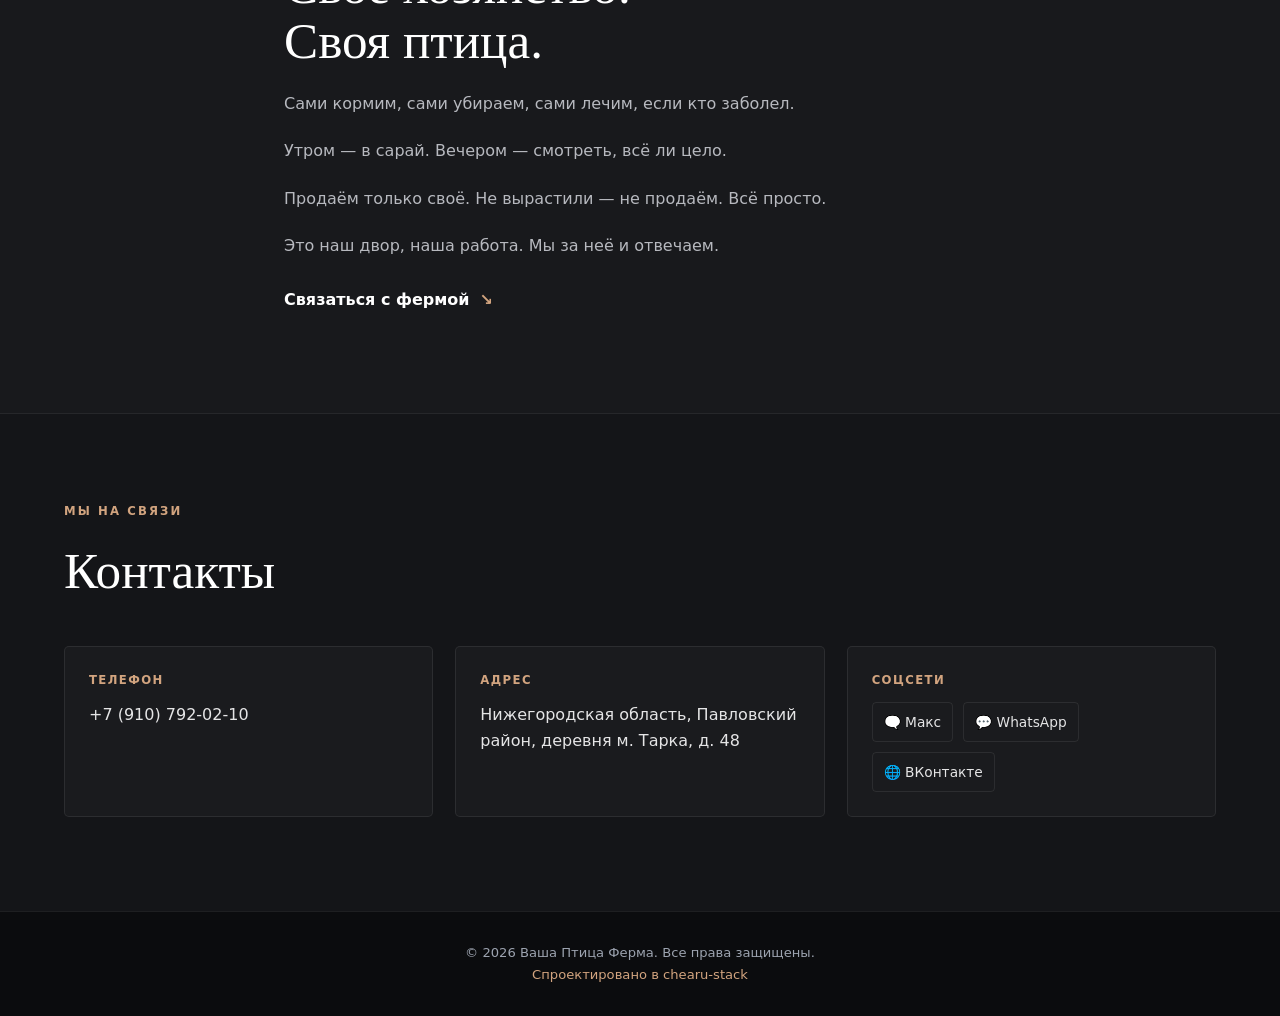
==== commit b2723730: "Add files via upload" ====
--- a/products.html
+++ b/products.html
@@ -45,7 +45,7 @@
                         <p class="eyebrow">Из хозяйства — к вашему столу</p>
                         <h2 id="catalog-title">Продукция фермы</h2>
                     </div>
-                    <p class="catalog-demo-note">Выберите товар и свяжитесь с фермой в MAX. Наличие и условия уточняются в диалоге.</p>
+                    <p class="catalog-demo-note">Выберите товар и свяжитесь с нами в MAX или любым удобным способом из раздела «Контакты».<br>Наличие и условия подскажем.</p>
                 </div>
                 <div id="catalog-status" class="catalog-status" role="status" aria-live="polite">Загружаем каталог…</div>
                 <div id="products-sections" class="products-sections"></div>
@@ -111,6 +111,29 @@
         <p class="product-contact-feedback" id="product-contact-feedback" role="status" aria-live="polite"></p>
     </dialog>
 
+    <dialog class="product-details-dialog" id="product-details-dialog" aria-labelledby="product-details-title">
+        <div class="product-details-shell">
+            <div class="product-details-drag-region" id="product-details-drag-region" aria-hidden="true">
+                <span class="product-details-drag-handle"></span>
+            </div>
+            <form method="dialog" class="product-details-close-form">
+                <button class="product-details-close" type="submit" aria-label="Закрыть детали товара">×</button>
+            </form>
+            <img class="product-details-image" id="product-details-image" alt="">
+            <div class="product-details-content">
+                <h2 id="product-details-title"></h2>
+                <section class="product-details-section product-details-note" id="product-details-note-section" aria-labelledby="product-details-note-heading" hidden>
+                    <h3 id="product-details-note-heading">Заметка хозяина</h3>
+                    <p id="product-details-note"></p>
+                </section>
+                <section class="product-details-section" id="product-details-facts-section" aria-labelledby="product-details-facts-heading" hidden>
+                    <h3 id="product-details-facts-heading">Характеристики</h3>
+                    <p id="product-details-facts"></p>
+                </section>
+            </div>
+        </div>
+    </dialog>
+
     <script src="js/config.js" defer></script>
     <script src="js/catalog-adapter.js" defer></script>
     <script src="js/products.js" defer></script>
--- a/css/products.css
+++ b/css/products.css
@@ -190,6 +190,45 @@
 .product-contact-actions .products-button { width: 100%; min-height: 48px; padding: 10px; font-size: .72rem; text-align: center; }
 .product-contact-feedback { min-height: 1.5em; margin-bottom: 0 !important; color: #d2a47f !important; font-size: .82rem; }
 
+body.has-open-product-details { overflow: hidden; }
+.product-card-image-trigger { width: 100%; height: 100%; }
+.product-card-image-trigger[role="button"] { cursor: pointer; }
+.product-card-image-trigger[role="button"]:focus-visible { position: relative; z-index: 1; outline: 3px solid #d2a47f; outline-offset: -4px; }
+.product-card-image-trigger img { display: block; cursor: inherit; }
+.product-details-dialog { position: fixed; width: min(92vw, 960px); max-width: none; height: min(82vh, 680px); max-height: 88vh; margin: auto; padding: 0; overflow: hidden; border: 1px solid rgba(255,255,255,.16); border-radius: 10px; background: var(--gastronomy-surface); color: var(--gastronomy-text); box-shadow: 0 24px 90px rgba(0,0,0,.65); animation: product-details-enter 220ms ease-out; }
+.product-details-dialog::backdrop { background: rgba(0,0,0,.82); backdrop-filter: blur(5px); }
+.product-details-shell { position: relative; display: grid; grid-template-columns: minmax(0, 1fr) minmax(0, 1fr); width: 100%; height: 100%; }
+.product-details-image { display: block; width: 100%; height: 100%; min-width: 0; object-fit: contain; background: #111214; }
+.product-details-content { min-width: 0; overflow-y: auto; padding: 48px 36px 36px; overscroll-behavior: contain; }
+.product-details-content h2 { margin: 0 36px 28px 0; font-family: Georgia, "Times New Roman", serif; font-size: clamp(1.7rem, 3vw, 2.4rem); font-weight: 500; line-height: 1.2; }
+.product-details-section { margin-top: 24px; }
+.product-details-section[hidden] { display: none; }
+.product-details-section h3 { margin: 0 0 10px; color: #d2a47f; font-size: .78rem; font-weight: 700; letter-spacing: .12em; text-transform: uppercase; }
+.product-details-section p { margin: 0; color: #d0d0d3; line-height: 1.7; white-space: pre-wrap; overflow-wrap: anywhere; }
+.product-details-note { padding: 18px 20px; border-left: 2px solid #d2a47f; background: rgba(210,164,127,.07); }
+.product-details-close-form { position: absolute; z-index: 2; top: 10px; right: 10px; margin: 0; }
+.product-details-close { display: grid; width: 42px; height: 42px; place-items: center; border: 1px solid rgba(255,255,255,.18); border-radius: 50%; background: rgba(18,19,22,.82); color: white; font-size: 1.8rem; line-height: 1; cursor: pointer; }
+.product-details-close:hover { border-color: #d2a47f; }
+.product-details-drag-region { display: none; }
+@keyframes product-details-enter { from { opacity: 0; transform: scale(.97); } to { opacity: 1; transform: scale(1); } }
+
+@media (max-width: 768px) {
+    .product-details-dialog { width: 100vw; height: min(88dvh, 760px); max-height: 92dvh; margin: 0; position: fixed; left: 0; right: 0; bottom: 0; top: auto; border-right: 0; border-bottom: 0; border-left: 0; border-radius: 18px 18px 0 0; animation: product-details-sheet-in 260ms ease-out; transform: translateY(var(--sheet-drag-y, 0)); transition: transform 180ms ease; }
+    .product-details-shell { display: flex; flex-direction: column; }
+    .product-details-image { display: none; }
+    .product-details-close-form { display: none; }
+    .product-details-drag-region { position: absolute; z-index: 1; top: 0; left: 0; right: 0; display: grid; height: 36px; place-items: center; touch-action: none; cursor: grab; }
+    .product-details-drag-region:active { cursor: grabbing; }
+    .product-details-drag-handle { display: block; width: 42px; height: 4px; border-radius: 4px; background: rgba(255,255,255,.4); }
+    .product-details-content { flex: 1; min-height: 0; padding: 52px 24px max(24px, env(safe-area-inset-bottom)); }
+    .product-details-content h2 { margin-bottom: 24px; font-size: 1.7rem; }
+    .product-details-section { margin-top: 20px; }
+    .product-details-note { padding: 16px 18px; }
+    .product-details-dialog.is-dragging { transition: none; }
+    .product-details-dialog.is-dragging { transition: none; }
+    @keyframes product-details-sheet-in { from { opacity: .7; transform: translateY(100%); } to { opacity: 1; transform: translateY(0); } }
+}
+
 @media (max-width: 900px) {
     .products-header-inner { gap: 14px; }
     .products-header .logo { font-size: .86rem; }
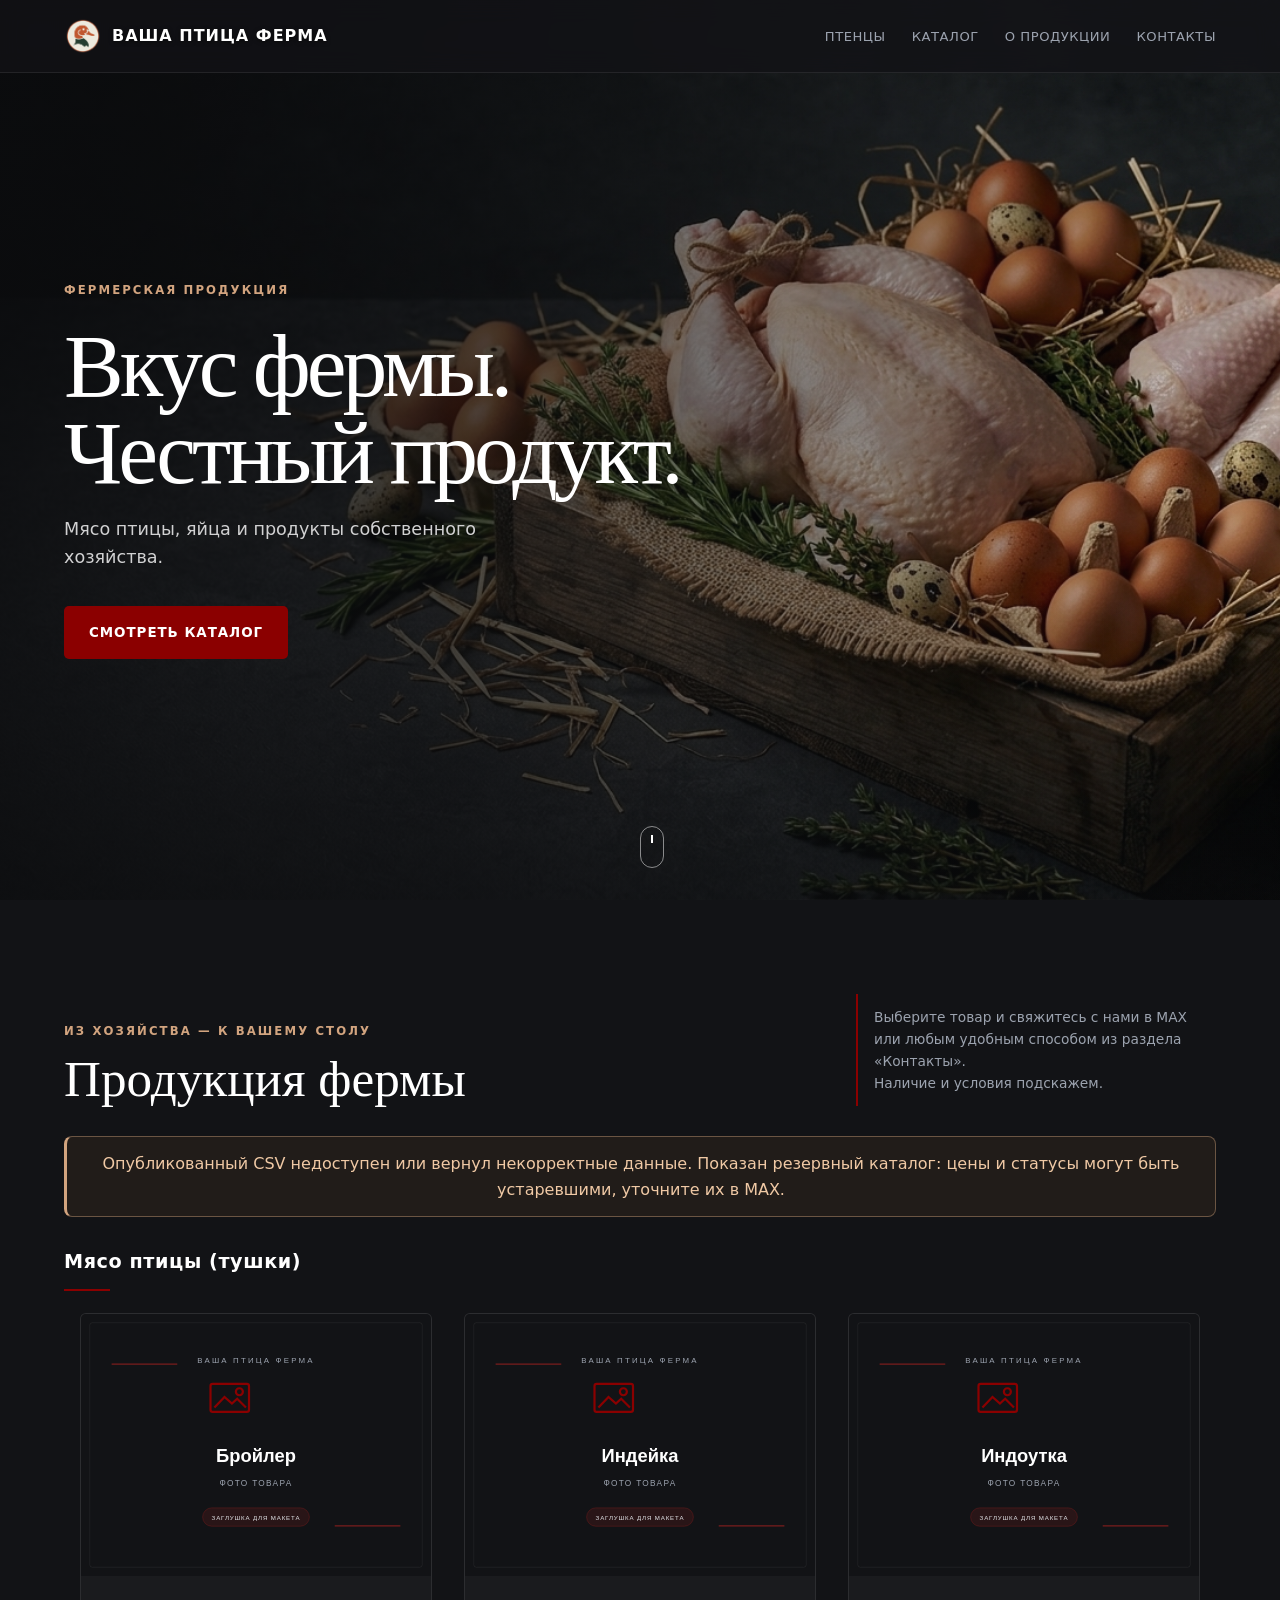
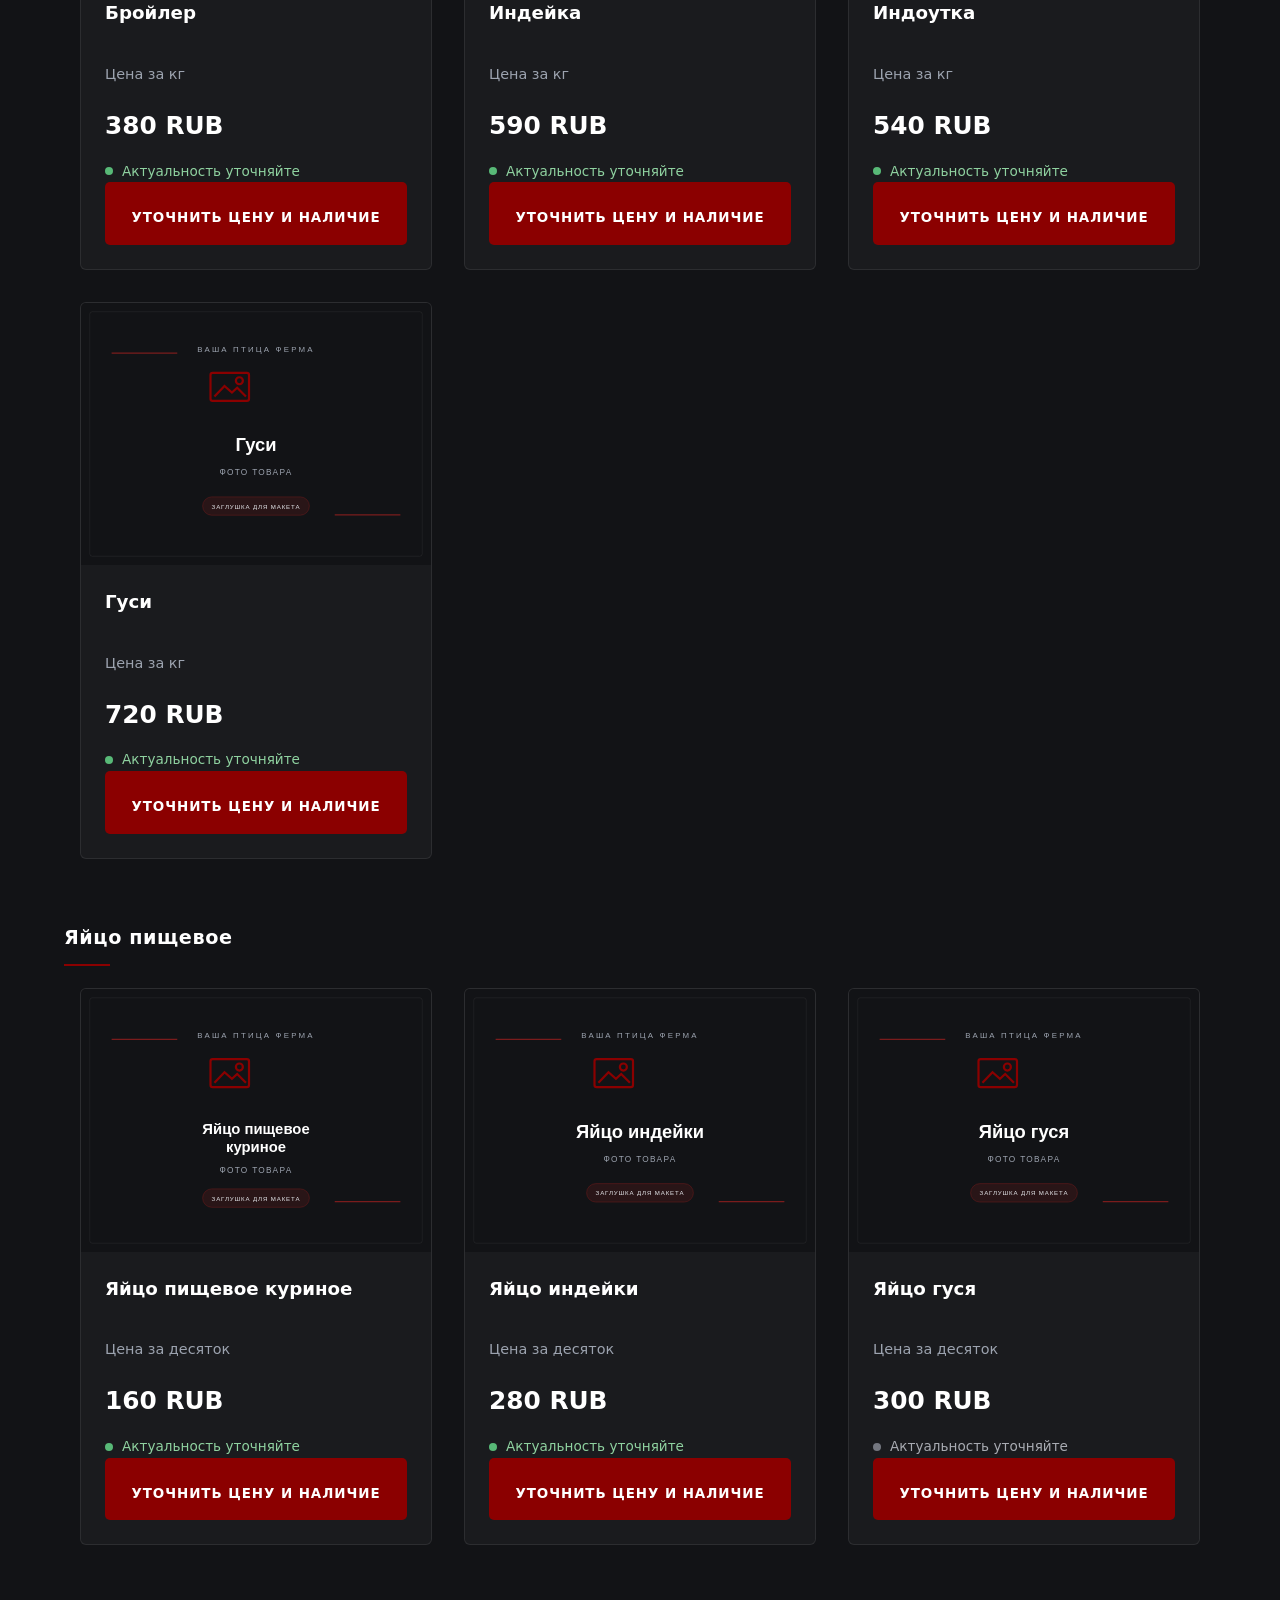
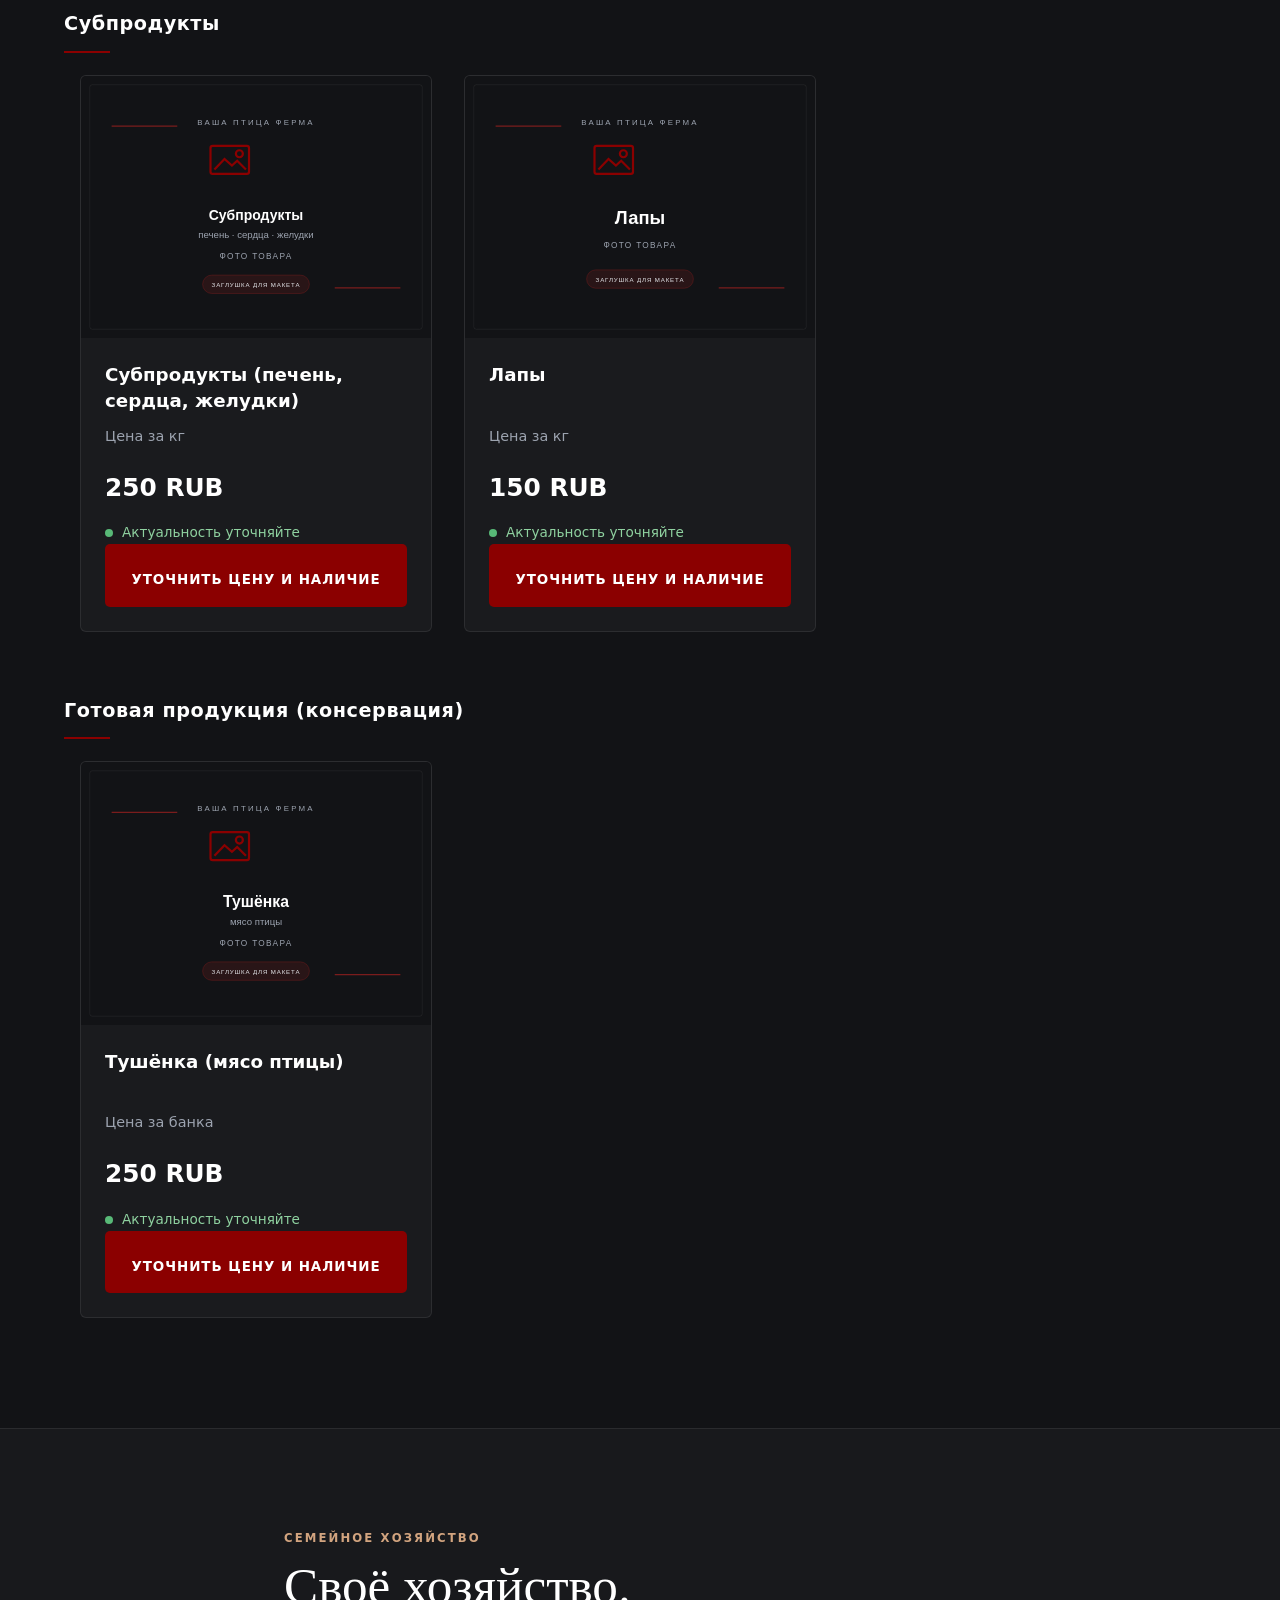
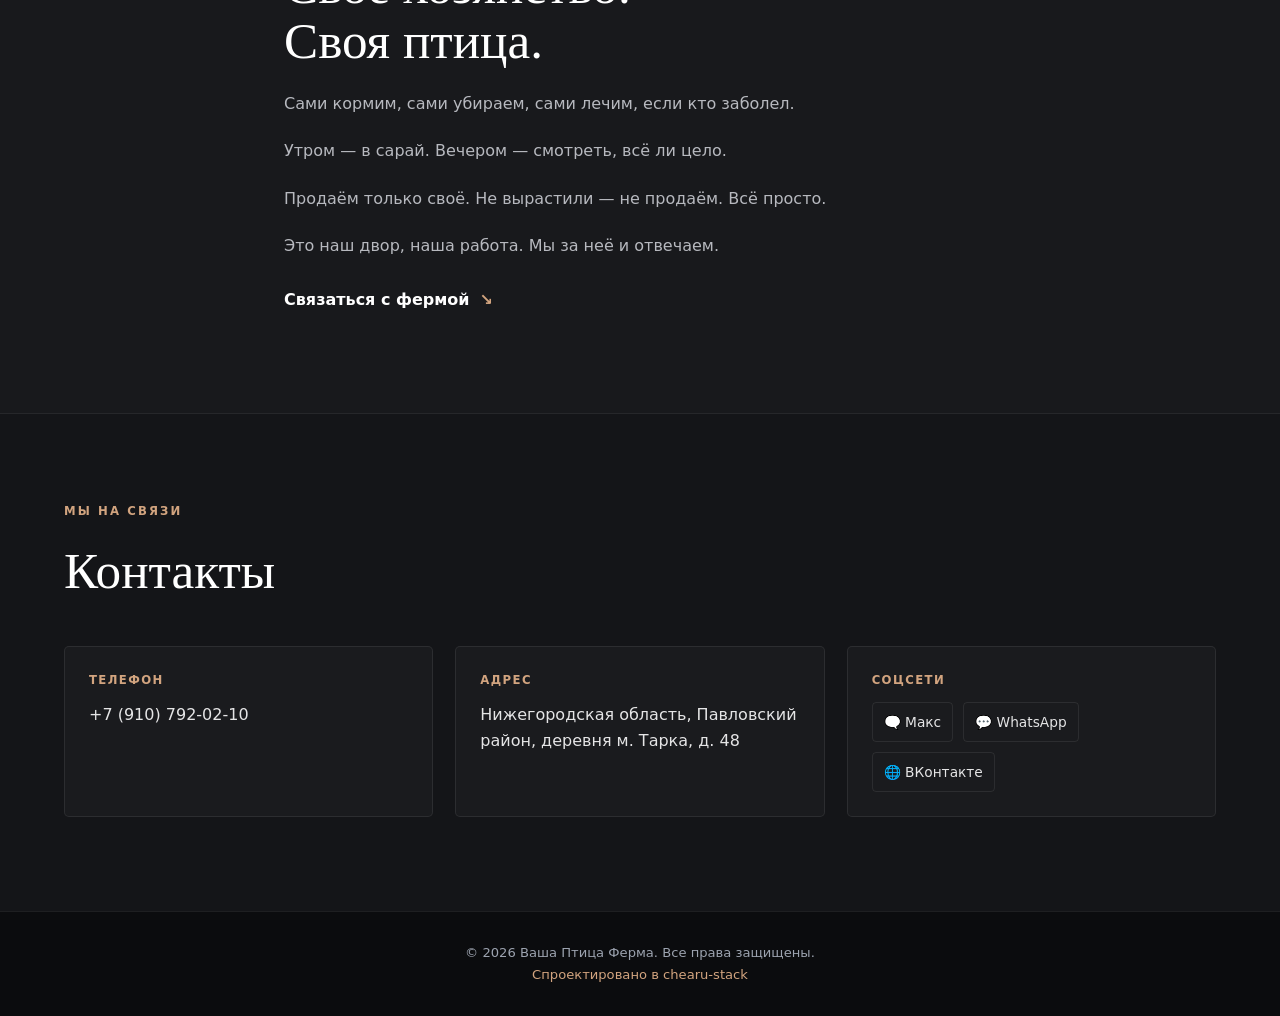
==== commit 47a0390f: "Add section logos to site headers" ====
--- a/products.html
+++ b/products.html
@@ -13,6 +13,7 @@
     <header class="site-header products-header">
         <div class="container products-header-inner">
             <a href="#products-top" class="logo" aria-label="Ваша Птица Ферма — к началу страницы">
+                <img class="logo-mark" src="assets/images/logo-produktsiya-header.png" alt="" aria-hidden="true" width="44" height="44">
                 <span class="logo-main">Ваша Птица Ферма</span>
             </a>
             <button class="products-menu-toggle" type="button" aria-label="Открыть меню" aria-expanded="false" aria-controls="products-nav">
--- a/css/styles.css
+++ b/css/styles.css
@@ -166,12 +166,24 @@
 }
 
 .logo {
+    display: inline-flex;
+    align-items: center;
+    gap: 10px;
     font-size: 1.5rem;
     font-weight: 700;
     color: #ffffff;
     letter-spacing: 1px;
     text-transform: uppercase;
     text-shadow: 0 1px 4px rgba(0, 0, 0, 0.6);
+}
+
+.logo-mark {
+    display: block;
+    width: 44px;
+    height: 44px;
+    flex: 0 0 auto;
+    object-fit: contain;
+    border-radius: 50%;
 }
 
 .logo-main {
@@ -687,6 +699,15 @@
     .hero-title {
         font-size: 1.75rem;
     }
+    .logo {
+        gap: 8px;
+        font-size: 1rem;
+        letter-spacing: 0.04em;
+    }
+    .logo-mark {
+        width: 36px;
+        height: 36px;
+    }
     .section-title {
         font-size: 1.5rem;
     }
--- a/css/products.css
+++ b/css/products.css
@@ -30,6 +30,7 @@
 }
 
 .products-header .logo { font-size: 1rem; }
+.products-header .logo-mark { width: 38px; height: 38px; }
 
 .direction-switch {
     display: flex;
@@ -129,7 +130,7 @@
 .catalog-status { min-height: 24px; margin: 16px 0; color: var(--gastronomy-muted); }
 .catalog-status:empty { display: none; }
 .catalog-status.is-error { color: #ff9c9c; }
-.catalog-status.is-fallback { margin: 18px 0; padding: 14px 18px; border: 1px solid rgba(210, 164, 127, .42); border-left: 3px solid #d2a47f; background: #211c19; color: #f0c9a5; }
+.catalog-status.is-fallback, .catalog-status.is-stale { margin: 18px 0; padding: 14px 18px; border: 1px solid rgba(210, 164, 127, .42); border-left: 3px solid #d2a47f; background: #211c19; color: #f0c9a5; }
 .catalog-retry { margin-left: 12px; padding: 7px 12px; border: 1px solid var(--gastronomy-border); border-radius: 4px; background: transparent; color: white; cursor: pointer; }
 .products-category { margin-top: 64px; }
 .products-category:first-child { margin-top: 30px; }
@@ -238,7 +239,8 @@
 
 @media (max-width: 700px) {
     .products-header-inner { min-height: 64px; flex-wrap: wrap; gap: 10px; padding-top: 8px; padding-bottom: 8px; }
-    .products-header .logo { margin-right: auto; font-size: .82rem; }
+    .products-header .logo { margin-right: auto; gap: 8px; font-size: .82rem; }
+    .products-header .logo-mark { width: 32px; height: 32px; }
     .direction-switch { order: 3; width: 100%; justify-content: center; padding: 7px; }
     .products-menu-toggle { display: block; order: 2; }
     .products-nav { display: none; order: 4; width: 100%; margin: 0; padding: 10px 0 4px; flex-direction: column; align-items: stretch; gap: 0; }
